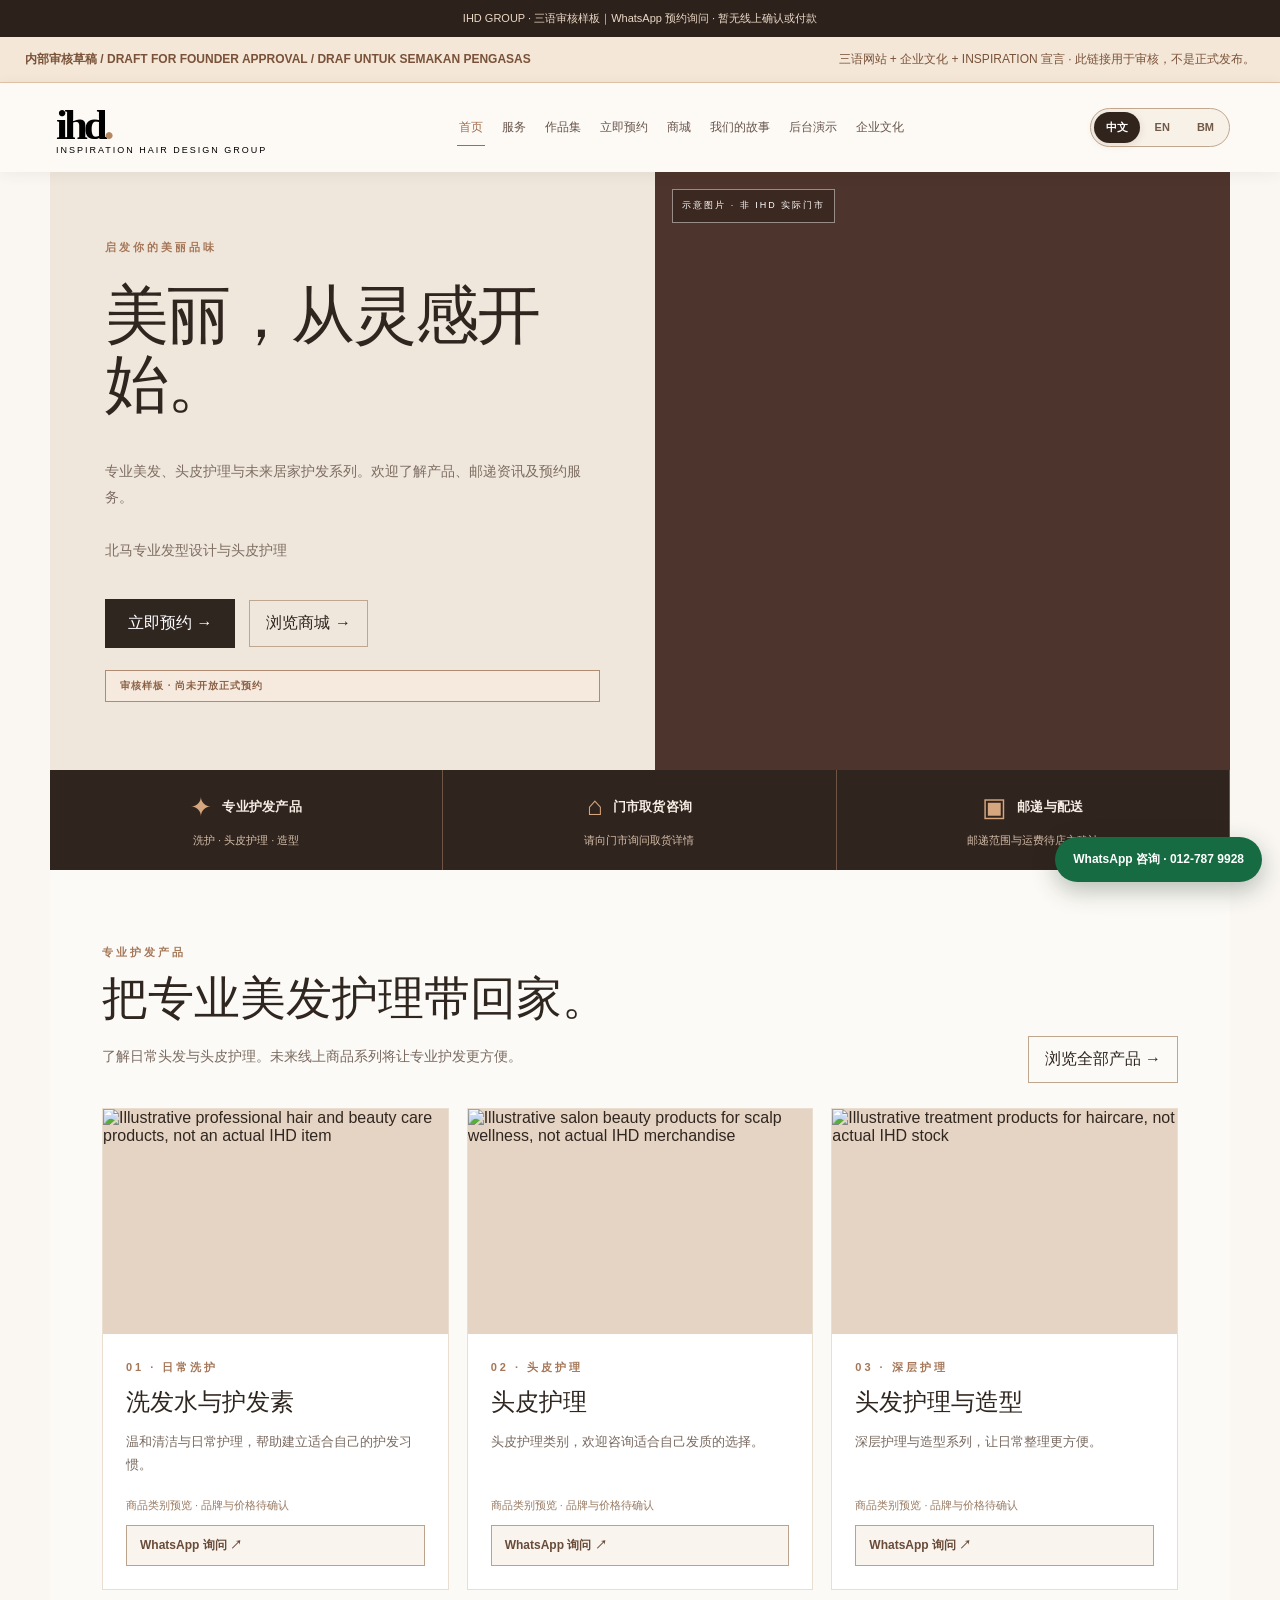
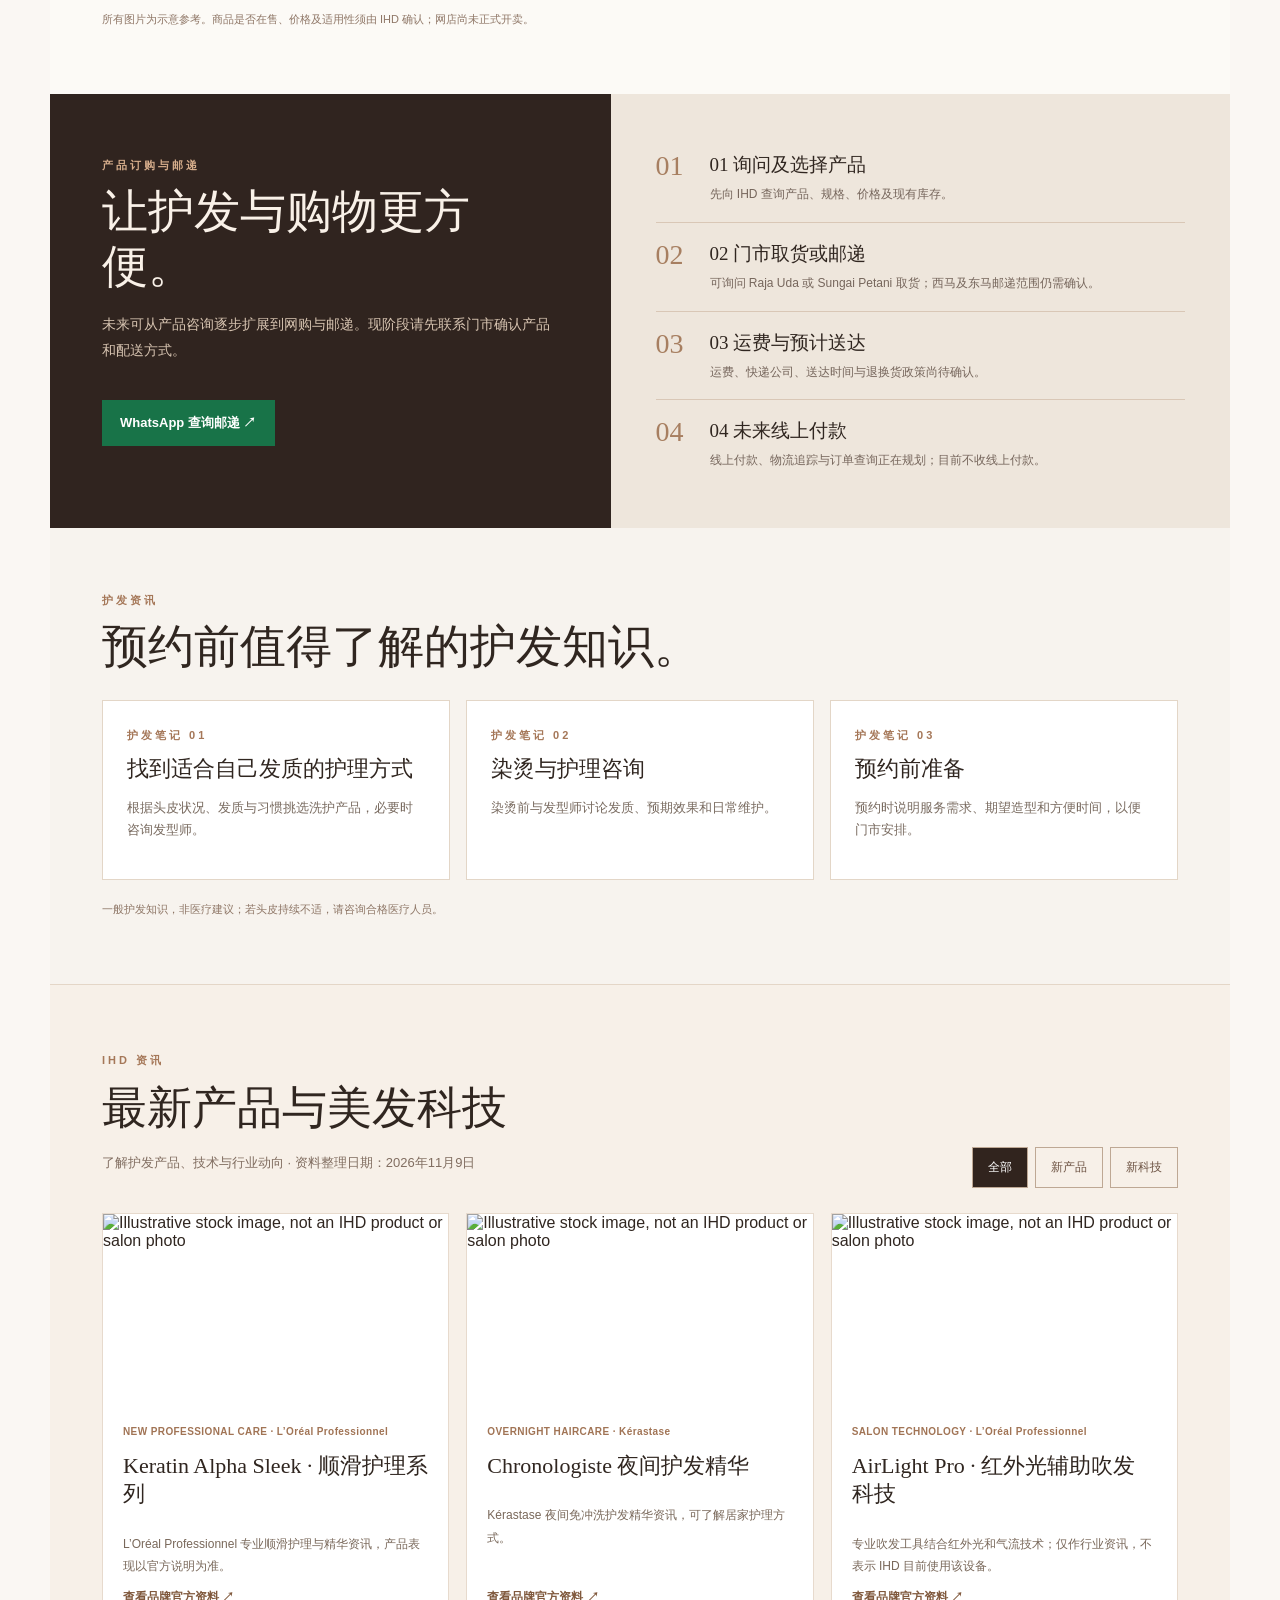
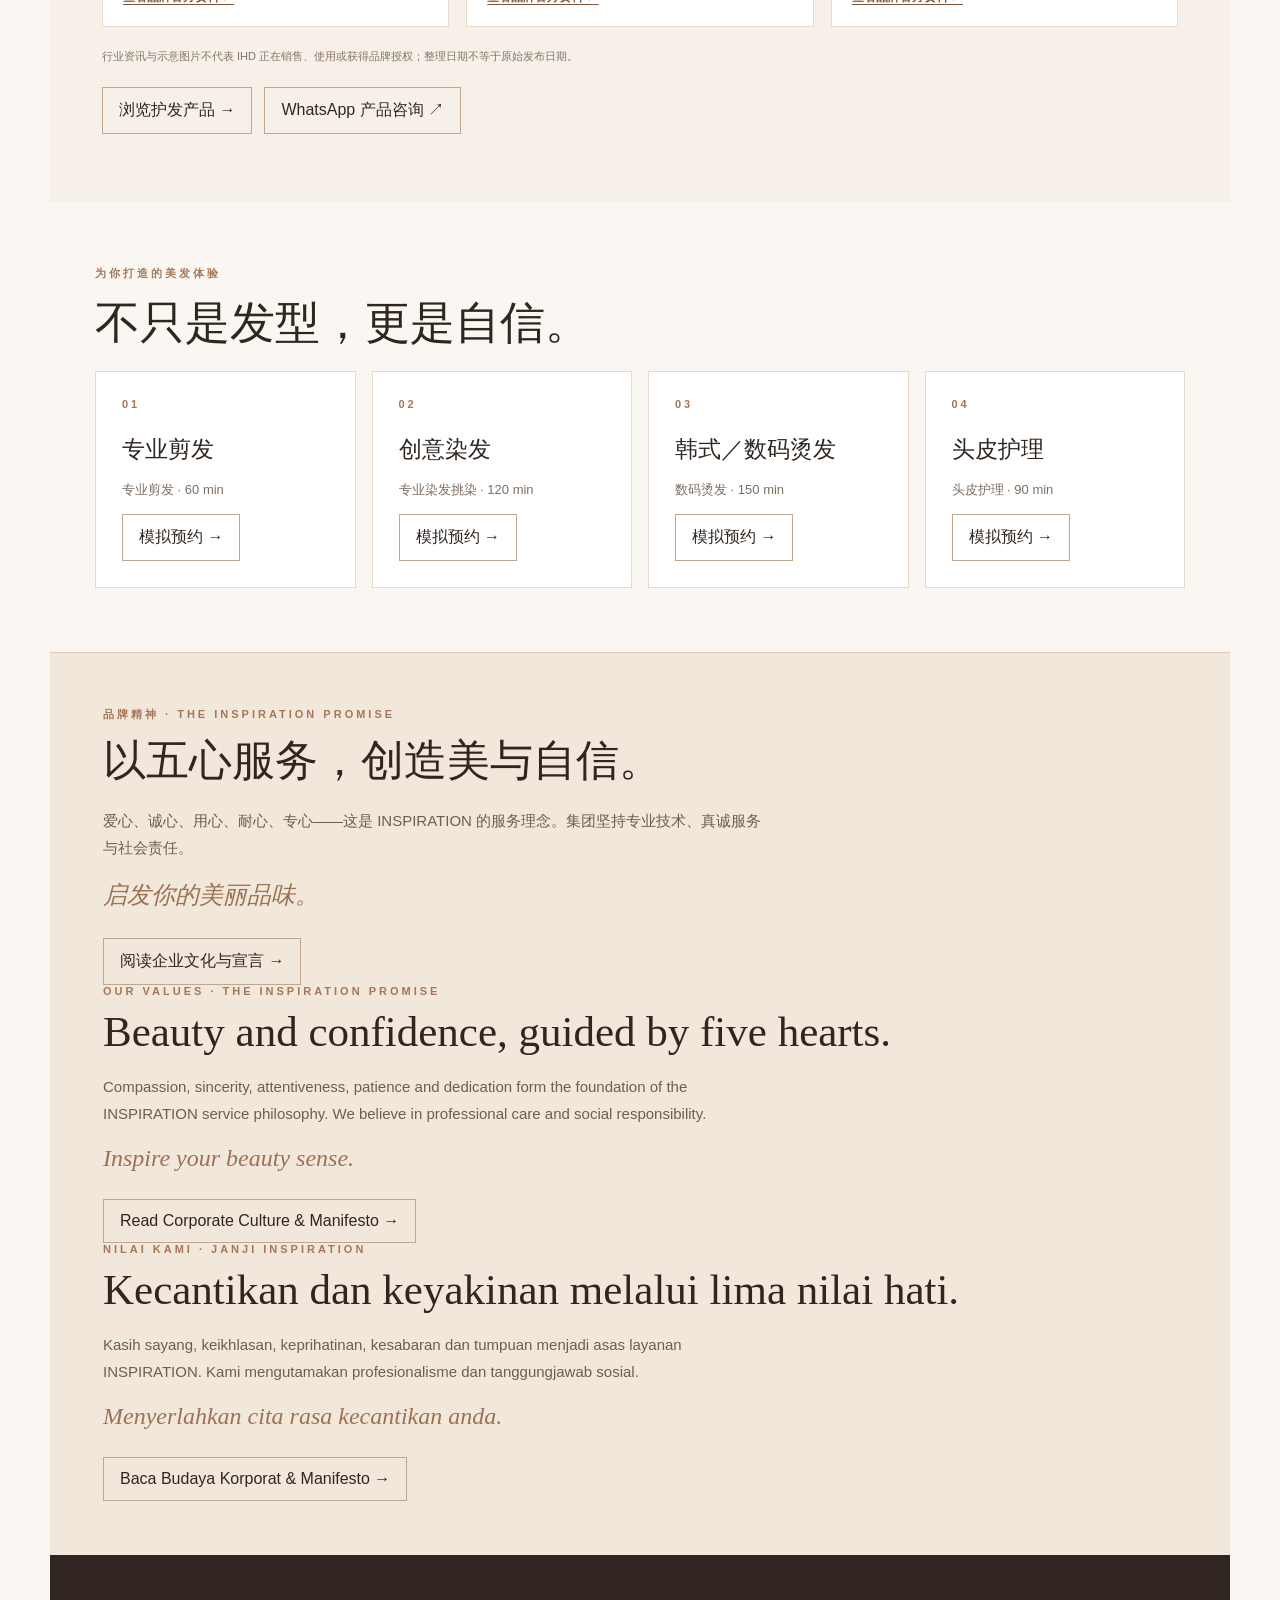
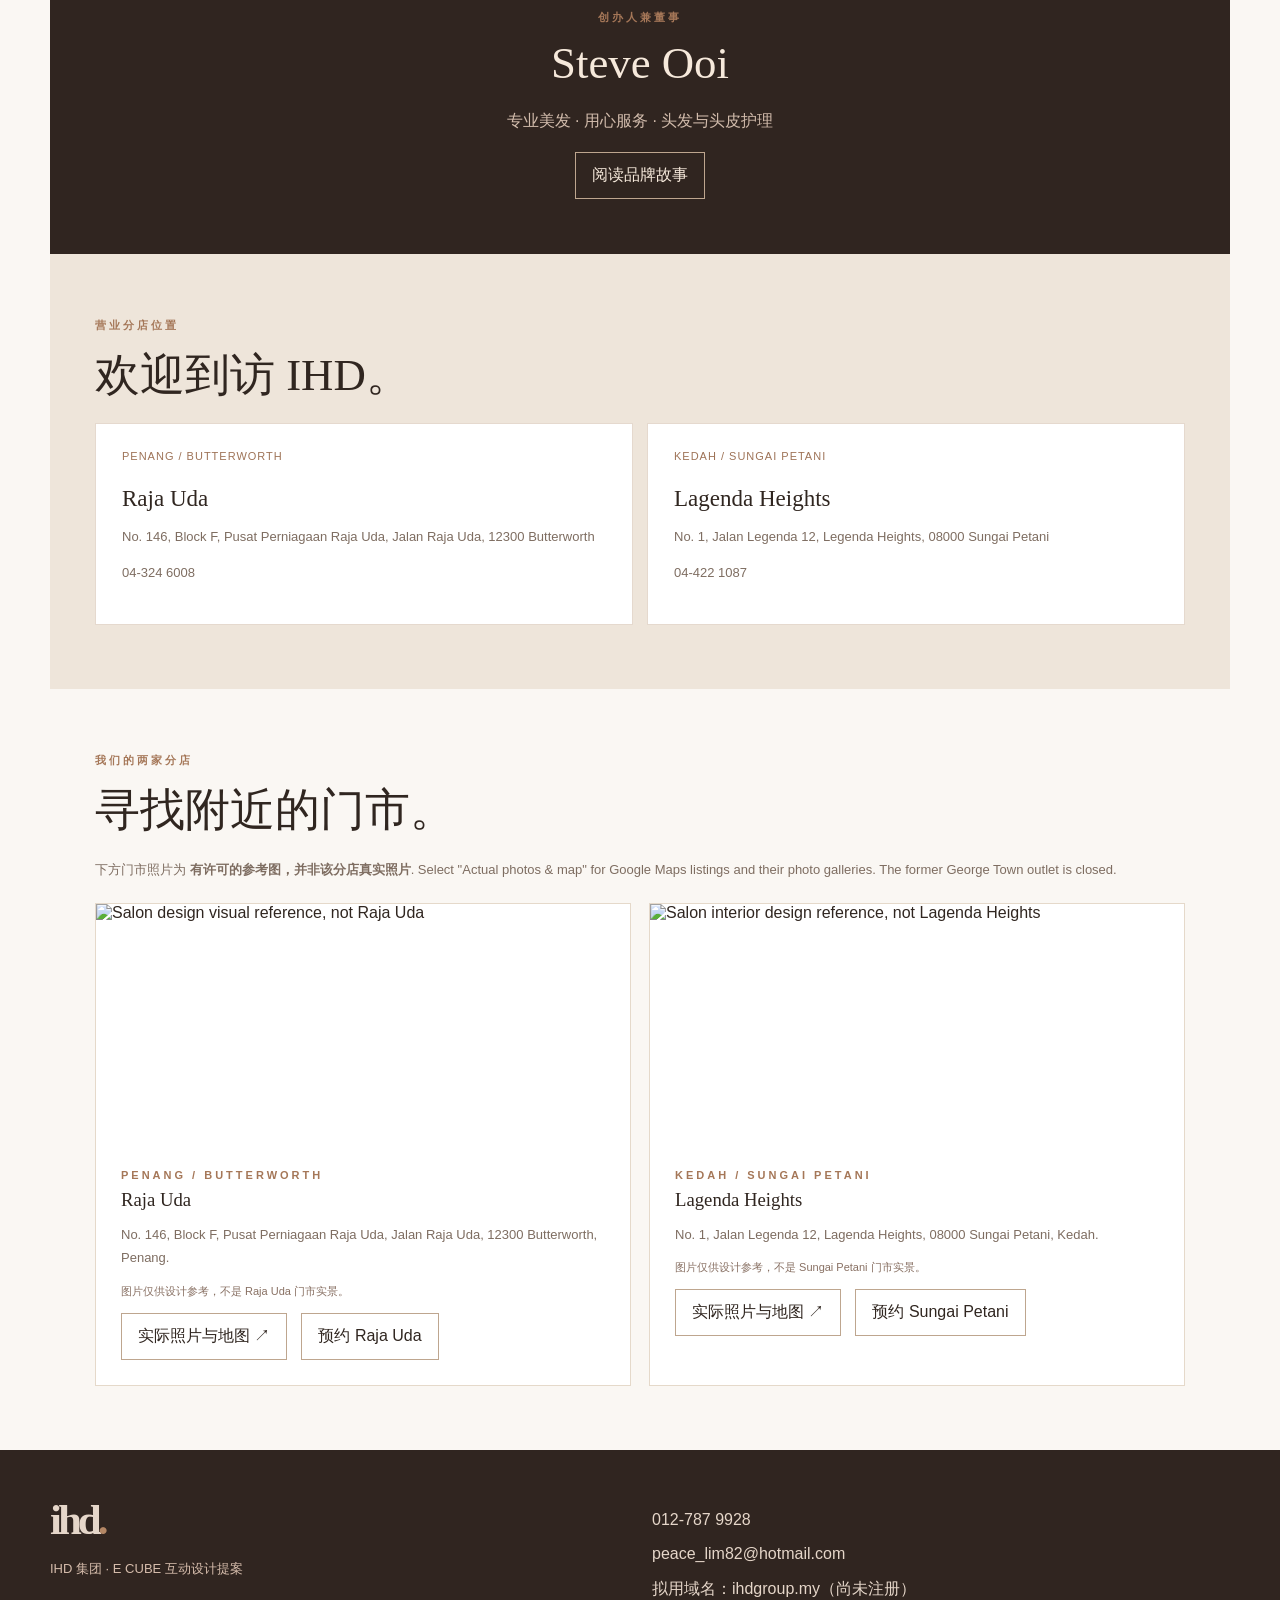
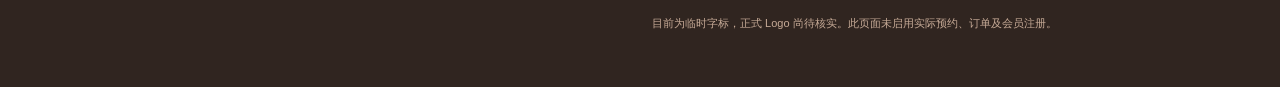
==== ihdgroup/review-v3/index.html @ 64e50543 "IHD GROUP V3: publish isolated trilingual review website with official culture and manifesto" ====
<!doctype html><html lang="en"><head><meta charset="UTF-8"><meta name="viewport" content="width=device-width,initial-scale=1"><meta name="robots" content="noindex,nofollow,noarchive"><title>IHD GROUP V3 (Draft) — · Interactive Salon & Booking Concept V2</title><meta name="description" content="IHD Group design concept: hair services, WhatsApp booking enquiries and showroom with sample products."><meta name="theme-color" content="#302520"><style>
:root{--ink:#302620;--accent:#a87556;--sand:#efe6db;--paper:#faf7f3;--muted:#7e6d61}*{box-sizing:border-box}body{margin:0;color:var(--ink);font-family:Arial,Helvetica,sans-serif;background:var(--paper)}button,input,select,textarea{font:inherit}button{cursor:pointer}a{color:inherit;text-decoration:none}.banner{background:#2d211c;color:#ecd9c6;text-align:center;font-size:11px;padding:11px}.top{background:#fdfaf6;display:flex;align-items:center;justify-content:space-between;gap:16px;padding:16px max(20px,calc((100vw - 1180px)/2));position:sticky;top:0;z-index:9;box-shadow:0 2px 14px #382c2011}.logo{font:700 43px Georgia,serif;letter-spacing:-4px;white-space:nowrap}.logo b{color:#b48765}.brand-label{font-size:9px;letter-spacing:2px;margin-top:-4px}.nav{display:flex;gap:15px;flex-wrap:wrap}.nav button{background:none;border:0;color:#66544a;font-size:12px;padding:9px 2px}.nav button.active{color:#a16c4b;border-bottom:1px solid}button.primary{background:var(--ink);color:white;padding:14px 23px;border:0}.container{max-width:1180px;margin:auto}.hero{display:grid;grid-template-columns:1fr 0.95fr;min-height:510px}.hero-copy{background:#f0e7dc;padding:68px 55px;display:flex;flex-direction:column;justify-content:center}.eyebrow{color:#a57758;font-size:11px;font-weight:700;letter-spacing:3px;text-transform:uppercase}.serif,h1,h2,h3{font-family:Georgia,'Times New Roman',serif;font-weight:400}h1{font-size:clamp(41px,5vw,72px);line-height:1.08;letter-spacing:-2px;margin:26px 0}h2{font-size:clamp(29px,3.5vw,48px);margin:12px 0 18px}.hero-copy p{line-height:1.8;color:var(--muted);font-size:14px}.hero-art{background:radial-gradient(circle at 62% 31%,#ead2c2 0,#ae8975 45%,#34241f 100%);position:relative;overflow:hidden;min-height:350px}.hero-art::before{content:"";position:absolute;width:61%;height:105%;left:20%;bottom:-33%;border-radius:52% 48% 40% 40%;background:linear-gradient(105deg,#241715 12%,#6c483e 46%,#211817 92%);box-shadow:28px 10px 23px #2516144c}.hero-art::after{content:"";position:absolute;width:23%;height:38%;left:43%;top:25%;border-radius:43% 43% 50% 50%;transform:rotate(7deg);background:linear-gradient(100deg,#a97359,#e6b795 47%,#ad715d);box-shadow:-10px -36px 0 7px #31201c}.hero-art>span{position:absolute;top:17px;left:17px;z-index:2;border:1px solid #fff7;padding:9px;font-size:9px;letter-spacing:2px;color:white;background:#22171166}.pill{border:1px solid #ae8b71;background:#f6eadf;color:#8b6247;display:inline-block;padding:8px 14px;font-size:10px;font-weight:700;letter-spacing:1px}.flex{display:flex;gap:14px;flex-wrap:wrap;align-items:center}.pad{padding:64px 45px}.cards{display:grid;grid-template-columns:repeat(4,1fr);gap:16px}.card{background:#fff;border:1px solid #e5d9ce;padding:26px}.card h3{font-size:23px;margin:24px 0 6px}.card p,.note{font-size:13px;color:var(--muted);line-height:1.8}.tags{font-size:11px;letter-spacing:1px;color:#9e7357}.dark{background:#302520;color:#f6e9db;padding:55px 45px;text-align:center}.dark p{color:#d2bcac;line-height:1.8}.columns{display:grid;grid-template-columns:1.4fr .85fr;gap:24px}.white{background:white;padding:30px}.field{margin:18px 0}.field label{display:block;font-size:12px;font-weight:700;margin-bottom:8px}.field select,.field input,.field textarea{padding:14px;border:1px solid #d7cabc;background:#fcfaf7;width:100%;color:#44352c}.pair{display:grid;grid-template-columns:1fr 1fr;gap:14px}.shopcards{display:grid;grid-template-columns:repeat(3,1fr);gap:18px}.visual{height:240px;display:flex;align-items:center;justify-content:center;position:relative;background:linear-gradient(135deg,#e4cfb9,#796452)}.visual::after{content:'IHD';background:linear-gradient(95deg,#fff5,#fff1,#0003);border:1px solid #fff8;border-radius:12px 12px 5px 5px;box-shadow:15px 15px 25px #0003;color:white;padding:70px 25px 30px;font:700 20px Georgia,serif}.v1{background:linear-gradient(140deg,#bcd0c1,#547265)}.v2{background:linear-gradient(140deg,#d4bbc5,#77566a)}.footer{background:#302520;color:#e5d6c9;padding:45px}.footer .columns{grid-template-columns:1fr 1fr}.button{display:inline-block;border:1px solid #bea68f;background:none;color:inherit;padding:12px 16px;cursor:pointer}.off{display:none}.demo{border:1px solid #e4d8cd;background:#f3e8dc;padding:20px;margin-top:18px;font-size:13px;line-height:1.75}.studio-tabs button{background:none;border:1px solid #c5b3a2;padding:12px}.studio-tabs button.active{background:#302520;color:white}.roles{display:grid;grid-template-columns:repeat(2,1fr);gap:12px}.roles div{padding:14px;background:#faf5ee;border:1px solid #e2d6cb}.roles b{font-size:13px}.roles p{font-size:12px;color:#7b6d63;line-height:1.6}footer a{text-decoration:underline}pre{white-space:pre-wrap;word-break:break-all;font-size:11px;max-height:220px;overflow:auto;background:#f3ede6;padding:14px}#status{color:#8a6546;font-size:12px;line-height:1.6}#photoPreview{height:160px;background:#f2e5d7;display:flex;align-items:center;justify-content:center;color:#97735a;background-size:cover;background-position:center}section{scroll-margin-top:80px}@media(max-width:900px){.hero{grid-template-columns:1fr}.cards{grid-template-columns:repeat(2,1fr)}.shopcards{grid-template-columns:repeat(2,1fr)}.top{position:relative;flex-wrap:wrap}.columns{grid-template-columns:1fr}}@media(max-width:580px){.nav{width:100%;overflow:auto;flex-wrap:nowrap}.nav button{white-space:nowrap}.hero-copy,.pad{padding:42px 23px}.cards,.shopcards,.pair,.roles{grid-template-columns:1fr}.dark{padding:42px 23px}.footer .columns{grid-template-columns:1fr}}

.hero-art{background:#4d342c url("https://images.unsplash.com/photo-1560066984-138dadb4c035?auto=format&fit=crop&w=1400&q=85") center/cover no-repeat}
.hero-art::before,.hero-art::after{display:none}.hero-art>span{z-index:2;max-width:90%;line-height:1.5}
.photo-gallery{display:grid;grid-template-columns:repeat(3,minmax(0,1fr));gap:16px;margin-top:25px}
.photo-gallery article,.branch-card{background:white;overflow:hidden;border:1px solid #e5d9ca}
.photo-gallery img{display:block;width:100%;height:250px;object-fit:cover}
.photo-gallery .photo-details{padding:16px}.photo-details strong{display:block;font-size:14px}
.photo-details span,.mini-disclaimer{font-size:11px;color:#887063;line-height:1.7}
.branch-grid{display:grid;grid-template-columns:repeat(2,minmax(0,1fr));gap:18px;margin-top:22px}
.branch-photo{height:240px;width:100%;object-fit:cover;display:block}.branch-card .branch-content{padding:25px}
.warning-strip{border-left:3px solid #c28e6e;padding:12px 16px;background:#f7eee5;color:#705340;font-size:12px;line-height:1.7;margin:16px 0}
.booking-pill{display:inline-flex;background:#ecdfd1;border:1px solid #cbb198;padding:8px 12px;font-size:11px;color:#6e4a34;font-weight:700;border-radius:60px}
.whatsbtn{display:inline-flex;gap:8px;align-items:center;justify-content:center;border:0;background:#187348;color:white;font-size:13px;font-weight:700;padding:14px 18px;cursor:pointer}
.whatsbtn:hover{background:#0c5131}.float-wa{position:fixed;bottom:18px;right:18px;z-index:20;background:#166b42;color:white;border-radius:99px;box-shadow:0 8px 25px #142f1b4d;padding:14px 18px;font-size:12px;font-weight:700}
.admin-kpis{display:grid;grid-template-columns:repeat(3,1fr);gap:12px;margin:16px 0}
.admin-kpis div{background:#f7f1eb;padding:16px;border:1px solid #e4d7c8}.admin-kpis b{font:28px Georgia,serif;display:block}.admin-kpis span{font-size:11px;color:#846b5a}
.table-scroll{overflow-x:auto}.admin-table{width:100%;min-width:690px;border-collapse:collapse;font-size:12px}.admin-table td,.admin-table th{padding:11px;border-bottom:1px solid #e5dcd2;text-align:left;vertical-align:top}.admin-table th{background:#f3ebe2;color:#71563e}.admin-table td a{font-size:11px}
.gallery-tag{font-size:10px;letter-spacing:.06em;color:#946b54}.booking-result h3{margin:0 0 10px}.booking-result p{line-height:1.8}
.branch-content h3{margin:8px 0}.branch-content p{margin:12px 0}
.cards .card img.card-photo{display:block;width:calc(100% + 52px);height:155px;margin:-26px -26px 12px;object-fit:cover}
.studio-tabs button{font-size:12px;min-height:46px}
@media(max-width:800px){.photo-gallery{grid-template-columns:repeat(2,minmax(0,1fr))}.branch-grid{grid-template-columns:1fr}}
@media(max-width:580px){.photo-gallery{grid-template-columns:1fr}.photo-gallery img{height:260px}.admin-kpis{grid-template-columns:repeat(2,1fr)}.float-wa{bottom:12px;right:12px;padding:12px 15px}.branch-photo{height:210px}}

/* IHD Group V2.1 Home: product discovery, transparent delivery FAQ, education */
.home-delivery-strip{display:grid;grid-template-columns:repeat(3,minmax(0,1fr));background:#30241e;color:#f7eee5}
.home-delivery-strip>div{display:flex;align-items:center;gap:10px;justify-content:center;flex-wrap:wrap;padding:22px 12px;border-right:1px solid #6e5444}
.home-delivery-strip strong{font-size:13px;font-weight:700;letter-spacing:.02em}
.home-delivery-strip small{font-size:11px;color:#d3bca7;width:100%;text-align:center}
.home-feature-icon{font:26px Georgia,serif;color:#d6a77f}
.home-feature-block{padding:75px 52px 65px;background:#fcfaf6}
.home-section-heading{display:flex;align-items:end;justify-content:space-between;gap:22px;margin-bottom:25px}
.home-section-heading h2,.home-shipping h2,.home-journal h2{font-size:clamp(29px,3.8vw,46px);line-height:1.18}
.home-section-heading p{font-size:14px;color:#79695f;line-height:1.75;max-width:670px}
.home-product-grid{display:grid;grid-template-columns:repeat(3,minmax(0,1fr));gap:18px}
.home-product{border:1px solid #eaded0;background:white;min-width:0;overflow:hidden}
.home-product-photo{height:225px;background:#e5d4c3}
.home-product-photo img{height:100%;width:100%;display:block;object-fit:cover}
.home-product-desc{padding:23px}
.home-product-desc h3{font-size:24px;margin:12px 0 10px;line-height:1.25}
.home-product-desc p{font-size:13px;line-height:1.8;min-height:54px;color:#78695f}
.home-product-label{display:block;font-size:11px;line-height:1.5;color:#987960;margin:12px 0}
.home-enquire{border:1px solid #bba28c;background:#f9f4ee;padding:11px 13px;font-size:12px;font-weight:700;color:#694b39;width:100%;text-align:left}
.home-enquire:hover{background:#e8d7c4}
.home-disclaimer{font-size:11px;line-height:1.75;color:#8e7666;margin:20px 0 0}
.home-shipping{display:grid;grid-template-columns:.95fr 1.05fr;background:#eee6dc}
.home-shipping-intro{padding:64px 52px;background:#30241f;color:#f9f1e8}
.home-shipping-intro .eyebrow{color:#d7ae8c}
.home-shipping-intro p{font-size:14px;line-height:1.85;color:#d7c4b1}
.home-shipping-intro button{margin-top:22px}
.home-shipping-details{padding:40px 45px}
.home-info-row{display:flex;gap:18px;padding:16px 0;border-bottom:1px solid #d9c7b6}
.home-info-row:last-child{border:0}
.home-step{color:#a77f61;font:28px Georgia,serif;min-width:36px}
.home-info-row h3{font-size:19px;margin:2px 0 6px}
.home-info-row p{font-size:12px;line-height:1.8;color:#76665c;margin:0}
.home-journal{padding:65px 52px;background:#f7f3ee}
.home-journal-grid{display:grid;grid-template-columns:repeat(3,1fr);gap:16px;margin-top:26px}
.home-journal-grid article{padding:24px;border:1px solid #e3d6c7;background:#fff}
.home-journal-grid h3{font-size:22px;line-height:1.3;margin:12px 0}
.home-journal-grid p{font-size:13px;line-height:1.75;color:#796b60}
@media(max-width:870px){.home-product-grid,.home-journal-grid{grid-template-columns:repeat(2,minmax(0,1fr))}.home-shipping{grid-template-columns:1fr}.home-shipping-details{padding:36px}.home-feature-block,.home-journal{padding:45px 27px}.home-section-heading{align-items:start;flex-direction:column}}
@media(max-width:550px){.home-product-grid,.home-journal-grid{grid-template-columns:1fr}.home-delivery-strip{grid-template-columns:1fr}.home-delivery-strip>div{padding:13px 18px;border-right:0;border-bottom:1px solid #68513f;justify-content:flex-start}.home-delivery-strip small{width:auto;text-align:left}.home-feature-block,.home-journal{padding:34px 20px}.home-shipping-intro{padding:38px 22px}.home-shipping-details{padding:23px 22px}.home-product-photo{height:230px}}
.news-home{padding:68px 52px;background:#f7f0e8;border-top:1px solid #e4d6c7}.news-head{display:flex;align-items:end;justify-content:space-between;gap:25px;margin-bottom:25px}.news-home h2{margin:10px 0;font-size:clamp(28px,3.5vw,46px)}.news-head p{font-size:13px;line-height:1.8;color:#806d60}.news-controls{display:flex;gap:7px;flex-wrap:wrap}.news-controls button{padding:11px 15px;background:transparent;border:1px solid #bea894;color:#6d5343;font-size:12px}.news-controls button.selected{background:#31241e;color:white}.news-cards{display:grid;grid-template-columns:repeat(3,minmax(0,1fr));gap:17px}.news-item{background:white;border:1px solid #e7dacd;overflow:hidden;display:flex;flex-direction:column;min-width:0}.news-item[hidden]{display:none}.news-item img{display:block;width:100%;height:190px;object-fit:cover}.news-detail{padding:20px;display:flex;flex:1;flex-direction:column}.news-kicker{font-size:10px;letter-spacing:.04em;color:#a17455;font-weight:700;line-height:1.6}.news-detail h3{font-size:22px;line-height:1.3;margin:12px 0}.news-detail p{font-size:12px;line-height:1.85;color:#79685a}.news-detail a{margin-top:auto;font-size:12px;font-weight:700;color:#80593d;text-decoration:underline;text-underline-offset:3px}.news-note{font-size:11px;line-height:1.75;color:#877368;margin:20px 0}.news-actions{display:flex;gap:12px;flex-wrap:wrap}@media(max-width:860px){.news-head{flex-direction:column;align-items:start}.news-home{padding:45px 28px}.news-cards{grid-template-columns:repeat(2,minmax(0,1fr))}}@media(max-width:570px){.news-home{padding:34px 20px}.news-cards{grid-template-columns:1fr}.news-item img{height:200px}}</style><link rel="stylesheet" href="review.css"></head><body>
<div class="banner">IHD GROUP · CUSTOMER WEBSITE V2 PREVIEW | WHATSAPP ENQUIRIES · NO ONLINE CONFIRMED BOOKINGS OR PAYMENTS</div>
<div class="ihd-reviewbar"><strong>内部审核草稿 / DRAFT FOR FOUNDER APPROVAL / DRAF UNTUK SEMAKAN PENGASAS</strong><span>三语网站 + 企业文化 + INSPIRATION 宣言 · 此链接用于审核，不是正式发布。</span></div><div class="top"><button onclick="page('home')" style="border:0;background:none;text-align:left"><div class="logo">ihd<b>.</b></div><div class="brand-label">INSPIRATION HAIR DESIGN GROUP</div></button><nav class="nav" id="nav"></nav></div>
<div class="container" id="home"><div class="hero"><div class="hero-copy"><div class="eyebrow">We Inspire Your Beauty Sense</div><h1 id="heroText">Beauty begins with inspiration.</h1><p id="heroSubtitle">Professional hair artistry, scalp wellness and a future home-care collection. Explore our product categories, delivery information and salon booking below.</p><p>启发你的美丽品味 · 北马专业发型与头皮护理品牌</p><div class="flex" style="margin:22px 0"><button class="primary" onclick="page('booking')">Book Now · 预约 →</button><button class="button" onclick="page('shop')">Explore Shop →</button></div><span class="pill">CONCEPT ONLY · NO LIVE BOOKINGS</span></div><div class="hero-art" id="heroArt"><span>LICENSED STOCK PHOTO · NOT AN IHD BRANCH</span></div></div><div class="home-delivery-strip" aria-label="Product and delivery information">
  <div><span class="home-feature-icon">✦</span><strong>Professional Haircare</strong><small>洗护 · 头皮护理 · Styling</small></div>
  <div><span class="home-feature-icon">⌂</span><strong>In-Salon Collection</strong><small>可询问两家门市取货详情</small></div>
  <div><span class="home-feature-icon">▣</span><strong>Delivery Enquiries</strong><small>邮递范围及运费须确认</small></div>
</div>
<section class="home-feature-block" aria-label="Haircare products introduction">
  <div class="home-section-heading"><div><div class="eyebrow">THE HAIRCARE EDIT · 专业洗护</div><h2>Bring the salon experience home.</h2><p>Discover thoughtful care for everyday hair and scalp needs. Our future online collection will bring salon-recommended routines closer to you.</p></div><button class="button" onclick="page('shop')">Explore All Products →</button></div>
  <div class="home-product-grid">
    <article class="home-product"><div class="home-product-photo home-product-photo-one"><img loading="lazy" src="https://images.unsplash.com/photo-1608248543803-ba4f8c70ae0b?auto=format&amp;fit=crop&amp;w=850&amp;q=80" alt="Illustrative professional hair and beauty care products, not an actual IHD item"></div><div class="home-product-desc"><span class="eyebrow">01 · DAILY CARE</span><h3>Shampoo &amp; Conditioner</h3><p>温和清洁与日常护发，让居家护理更有条理。</p><span class="home-product-label">Category preview · 商品品牌及售价待确认</span><button onclick="homeProductEnquiry('Shampoo &amp; Conditioner')" class="home-enquire">Enquire on WhatsApp ↗</button></div></article>
    <article class="home-product"><div class="home-product-photo home-product-photo-two"><img loading="lazy" src="https://images.unsplash.com/photo-1596462502278-27bfdc403348?auto=format&amp;fit=crop&amp;w=850&amp;q=80" alt="Illustrative salon beauty products for scalp wellness, not actual IHD merchandise"></div><div class="home-product-desc"><span class="eyebrow">02 · SCALP WELLNESS</span><h3>Scalp Care</h3><p>头皮护理系列，按个人发质向专业人员咨询合适选择。</p><span class="home-product-label">Category preview · 商品品牌及售价待确认</span><button onclick="homeProductEnquiry('Scalp Care')" class="home-enquire">Enquire on WhatsApp ↗</button></div></article>
    <article class="home-product"><div class="home-product-photo home-product-photo-three"><img loading="lazy" src="https://images.unsplash.com/photo-1620916566398-39f1143ab7be?auto=format&amp;fit=crop&amp;w=850&amp;q=80" alt="Illustrative treatment products for haircare, not actual IHD stock"></div><div class="home-product-desc"><span class="eyebrow">03 · EXTRA TREATMENT</span><h3>Hair Treatment &amp; Styling</h3><p>深层护理及造型产品类别，延续日常发型质感。</p><span class="home-product-label">Category preview · 商品品牌及售价待确认</span><button onclick="homeProductEnquiry('Hair Treatment &amp; Styling')" class="home-enquire">Enquire on WhatsApp ↗</button></div></article>
  </div>
  <p class="home-disclaimer">Illustrative stock images. Product availability, brands, prices, retail authorization and individual suitability must be confirmed by IHD Group. 示意图片非 IHD 实际货品；网店尚未正式开放销售。</p>
</section>
<section class="home-shipping" aria-label="Ordering and delivery information">
  <div class="home-shipping-intro"><div class="eyebrow">ORDERING &amp; DELIVERY · 商品订购与邮递</div><h2>Haircare, made more convenient.</h2><p>From product enquiries to future online ordering and delivery. Speak with the salon first to confirm which products are available and how they can reach you.</p><button class="whatsbtn" onclick="homeProductEnquiry('Product ordering and delivery options')">Ask About Delivery on WhatsApp ↗</button></div>
  <div class="home-shipping-details">
    <div class="home-info-row"><span class="home-step">01</span><div><h3>Ask &amp; Choose · 询问产品</h3><p>先联系 IHD 查询护理产品、规格、售价及当前库存。</p></div></div>
    <div class="home-info-row"><span class="home-step">02</span><div><h3>Collection or Shipping · 门店取货／邮递</h3><p>可询问 Raja Uda 或 Sungai Petani 门市取货；西马、东马邮递服务是否开放，需由店方确认。</p></div></div>
    <div class="home-info-row"><span class="home-step">03</span><div><h3>Charges &amp; Estimated Arrival · 运费与到货</h3><p>运费、快递公司、预计送达时间和退换货政策尚未公布；下单前以门店确认为准。</p></div></div>
    <div class="home-info-row"><span class="home-step">04</span><div><h3>Future Online Checkout · 未来线上订购</h3><p>网上付款、配送追踪与订单查询正在规划中，目前暂不收取线上付款。</p></div></div>
  </div>
</section>
<section class="home-journal" aria-label="Hair care tips and helpful information">
  <div class="eyebrow">HAIRCARE NOTES · 护发资讯</div><h2>Useful tips before your next visit.</h2>
  <div class="home-journal-grid">
    <article><span class="eyebrow">CARE NOTE 01</span><h3>Choose a routine for your hair type</h3><p>洗发水与护发素应按头皮状况、发质及日常习惯选择，护理需求可咨询发型师。</p></article>
    <article><span class="eyebrow">CARE NOTE 02</span><h3>Colour &amp; treatment consultations</h3><p>染烫前可与发型师讨论发质、保养习惯、预期效果及维护需求。</p></article>
    <article><span class="eyebrow">CARE NOTE 03</span><h3>Plan your salon appointment</h3><p>预约时可先说明服务、期望造型和方便的时段，以便门市确认安排。</p></article>
  </div><p class="home-disclaimer">General educational tips, not personalized medical advice or official product claims. 如有持续性头皮不适，应向合格医疗专业人员咨询。</p>
</section><section id="ihd-latest" class="news-home" aria-label="IHD Latest News and Products"><div class="news-head"><div><div class="eyebrow">IHD INSIGHTS · 最新资讯</div><h2>What's New / 美发新品与科技</h2><p>了解专业产品、护发技术与业内趋势 · 整理于 2026年11月9日</p></div><div class="news-controls"><button class="selected" onclick="ihdFilterNews('all',this)" aria-pressed="true">全部 All</button><button onclick="ihdFilterNews('product',this)" aria-pressed="false">新产品</button><button onclick="ihdFilterNews('tech',this)" aria-pressed="false">新科技</button></div></div><div class="news-cards"><article class="news-item" data-kind="product"><img loading="lazy" src="https://images.unsplash.com/photo-1608248543803-ba4f8c70ae0b?auto=format&amp;fit=crop&amp;w=950&amp;q=80" alt="Illustrative stock image, not an IHD product or salon photo"><div class="news-detail"><div class="news-kicker">NEW PROFESSIONAL CARE · L’Oréal Professionnel</div><h3>Keratin Alpha Sleek — 顺滑护理系列</h3><p>L’Oréal Professionnel 官方介绍专业顺滑洗护、护理与精华系列，聚焦毛躁管理和日常造型效率。相关功效以品牌测试及使用说明为准。</p><a href="https://www.lorealprofessionnel.com/all-products/hair-care/keratin-alpha-sleek" target="_blank" rel="noopener noreferrer">查看官方资料 / Original Source ↗</a></div></article>
<article class="news-item" data-kind="product"><img loading="lazy" src="https://images.unsplash.com/photo-1620916566398-39f1143ab7be?auto=format&amp;fit=crop&amp;w=950&amp;q=80" alt="Illustrative stock image, not an IHD product or salon photo"><div class="news-detail"><div class="news-kicker">OVERNIGHT HAIRCARE · Kérastase</div><h3>Chronologiste Overnight Youth Serum — 夜间护发精华</h3><p>Kérastase 介绍免冲洗夜间精华，关注干燥、暗沉及毛躁等可见发质问题。可了解夜间居家护理的新选择。</p><a href="https://www.kerastase.com/products/chronologiste/overnight-youth-serum" target="_blank" rel="noopener noreferrer">查看官方资料 / Original Source ↗</a></div></article>
<article class="news-item" data-kind="tech"><img loading="lazy" src="https://images.unsplash.com/photo-1522337360788-8b13dee7a37e?auto=format&amp;fit=crop&amp;w=950&amp;q=80" alt="Illustrative stock image, not an IHD product or salon photo"><div class="news-detail"><div class="news-kicker">SALON TECHNOLOGY · L’Oréal Professionnel</div><h3>AirLight Pro — 红外光辅助吹干科技</h3><p>专业吹风工具结合红外光、热能与气流，厂商强调干发速度和能源效率；目前为行业技术资讯，非 IHD 门店设备声明。</p><a href="https://www.lorealprofessionnel.com/all-products/hair-tools/airlight-pro" target="_blank" rel="noopener noreferrer">查看官方资料 / Original Source ↗</a></div></article></div><p class="news-note">以上为独立行业资讯，内容及图片仅作展示；不代表 IHD 已售卖相关商品、拥有相关设备或获品牌授权。点击各卡片可阅读品牌官方网站资料；整理日期不是原始新闻发布日。</p><div class="news-actions"><button class="button" onclick="page('shop')">浏览护理类别 →</button><button class="button" onclick="homeProductEnquiry('new professional haircare products and technology')">WhatsApp 查询产品 ↗</button></div></section><div class="pad"><div class="eyebrow">An Experience Made for You</div><h2>More than a hairstyle.</h2><div class="cards" id="homeServices"></div></div>
<section class="ihd-home-culture" aria-label="Official company culture preview">
  <div data-ihd-locale="zh"><div class="eyebrow">品牌精神 · THE INSPIRATION PROMISE</div><h2>以五心服务，创造美与自信。</h2><p>爱心、诚心、用心、耐心、专心——这是 INSPIRATION 的服务理念。集团坚持专业技术、真诚服务与社会责任。</p><p class="ihd-home-culture-motto">启发你的美丽品味。</p><button class="button" onclick="page('culture')">阅读企业文化与宣言 →</button></div>
  <div data-ihd-locale="en"><div class="eyebrow">OUR VALUES · THE INSPIRATION PROMISE</div><h2>Beauty and confidence, guided by five hearts.</h2><p>Compassion, sincerity, attentiveness, patience and dedication form the foundation of the INSPIRATION service philosophy. We believe in professional care and social responsibility.</p><p class="ihd-home-culture-motto">Inspire your beauty sense.</p><button class="button" onclick="page('culture')">Read Corporate Culture &amp; Manifesto →</button></div>
  <div data-ihd-locale="ms"><div class="eyebrow">NILAI KAMI · JANJI INSPIRATION</div><h2>Kecantikan dan keyakinan melalui lima nilai hati.</h2><p>Kasih sayang, keikhlasan, keprihatinan, kesabaran dan tumpuan menjadi asas layanan INSPIRATION. Kami mengutamakan profesionalisme dan tanggungjawab sosial.</p><p class="ihd-home-culture-motto">Menyerlahkan cita rasa kecantikan anda.</p><button class="button" onclick="page('culture')">Baca Budaya Korporat &amp; Manifesto →</button></div>
</section><div class="dark"><div class="eyebrow">Founder & Director</div><h2>Steve Ooi</h2><p>Professional artistry · Personal attention · Hair & scalp wellbeing</p><button class="button" onclick="page('about')">Discover Our Story</button></div></div>
<section class="container pad off" id="services"><div class="eyebrow">Discover Your Look</div><h1>Our Services.</h1><p class="note">Durations are samples and prices require the salon's confirmation.</p><div class="cards" id="servicesGrid"></div></section>
<section id="gallery" class="container pad off"><div class="eyebrow">Professional Hair Artistry / 发型艺术</div><h1>Find your next look.</h1><p class="note">A polished image showcase using free-license Unsplash reference photography. <b>These are illustrative stock images, not actual IHD customer results.</b> IHD can replace all photos with authorised work through the future image library.</p><div class="photo-gallery">
<article><img loading="lazy" src="https://images.unsplash.com/photo-1522337360788-8b13dee7a37e?auto=format&amp;fit=crop&amp;w=900&amp;q=80" alt="Hairstyling mood reference"><div class="photo-details"><strong>Signature Hair Styling</strong><span>剪发与造型 · licensed stock reference</span></div></article>
<article><img loading="lazy" src="https://images.unsplash.com/photo-1607779097040-26e80aa78e66?auto=format&amp;fit=crop&amp;w=900&amp;q=80" alt="Hair colour mood reference"><div class="photo-details"><strong>Colour &amp; Dimension</strong><span>专业染发 · licensed stock reference</span></div></article>
<article><img loading="lazy" src="https://images.unsplash.com/photo-1562322140-8baeececf3df?auto=format&amp;fit=crop&amp;w=900&amp;q=80" alt="Treatment mood reference"><div class="photo-details"><strong>Treatment Rituals</strong><span>发质护理 · licensed stock reference</span></div></article>
<article><img loading="lazy" src="https://images.unsplash.com/photo-1595475884562-073c30d45670?auto=format&amp;fit=crop&amp;w=900&amp;q=80" alt="Salon concept portrait"><div class="photo-details"><strong>Modern Hair Design</strong><span>当代造型 · licensed stock reference</span></div></article>
<article><img loading="lazy" src="https://images.unsplash.com/photo-1605497788044-5a32c7078486?auto=format&amp;fit=crop&amp;w=900&amp;q=80" alt="Professional haircut"><div class="photo-details"><strong>The Hair Experience</strong><span>美发体验 · licensed stock reference</span></div></article>
<article><img loading="lazy" src="https://images.unsplash.com/photo-1560066984-138dadb4c035?auto=format&amp;fit=crop&amp;w=900&amp;q=80" alt="Salon interior conceptual reference"><div class="photo-details"><strong>Salon Design Mood</strong><span>空间氛围 · not IHD premises</span></div></article>
</div><div class="warning-strip">Want to view actual IHD salon images? Open each branch’s Google Maps listing in the Locations section below. Google photos are not copied or rehosted here.</div></section><section class="container pad off" id="booking"><div class="eyebrow">Plan Your Visit</div><h1>Book an appointment.</h1><p class="note">Choose a branch, service, date and time, then request the appointment via WhatsApp. The salon must confirm availability before it becomes a real booking. This preview does not collect or store any customer information on a server.</p><div class="columns"><div class="white"><div class="field"><label>01 / Branch · 分店</label><select id="branch"><option value="RU">Raja Uda, Butterworth</option><option value="SP">Lagenda Heights, Sungai Petani</option></select></div><div class="field"><label>02 / Service · 服务</label><select id="service"></select></div><div class="field"><label>03 / Stylist preference</label><select id="stylist"><option>Any available stylist</option><option>Ask for preferred stylist</option></select></div><div class="pair"><div class="field"><label>04 / Date</label><input type="date" id="date"></div><div class="field"><label>05 / Sample time</label><select id="time"><option>11:00</option><option>12:00</option><option>13:00</option><option>14:00</option><option>15:00</option><option>16:00</option><option>17:00</option></select></div></div><div class="pair"><div class="field"><label for="customerName">06 / Name · 顾客姓名 *</label><input id="customerName" type="text" maxlength="70" autocomplete="name" placeholder="Full name"></div><div class="field"><label for="customerPhone">07 / Mobile · 电话号码 *</label><input id="customerPhone" type="tel" inputmode="tel" maxlength="22" autocomplete="tel" placeholder="012 345 6789"></div></div><div class="field"><label for="customerNotes">08 / Remarks · 备注</label><textarea id="customerNotes" rows="3" maxlength="300" placeholder="Your preferred stylist, hair length or other request"></textarea></div><label style="display:flex;gap:10px;align-items:flex-start;font-size:12px;line-height:1.75;margin:15px 0"><input id="waConsent" type="checkbox" style="width:auto;margin-top:4px"><span>I understand this is a WhatsApp <b>request</b>, not a confirmed appointment. My details will be shared only when I send the WhatsApp message. / 我明白预约需由门店确认。</span></label><button class="primary" onclick="book()">Prepare WhatsApp Appointment →</button><div id="bookingResult"></div></div><aside class="white" style="background:#eee5da"><div class="eyebrow">Appointment Concept</div><h2>Your Hair, Your Time.</h2><p class="note">How it works: ① Choose services and branch ② Enter your contact details ③ Open WhatsApp ④ Tap Send ⑤ Salon confirms the time. The website cannot guarantee an available slot yet.</p><p class="note">Official WhatsApp enquiry destination: <a href="tel:+60127879928"><b>012-787 9928</b></a></p></aside></div></section>
<section class="container pad off" id="shop"><div class="eyebrow">The Care Edit</div><h1>IHD Haircare Shop.</h1><p class="note">The products are placeholder categories, not verified retail items. No prices, inventory or real checkout.</p><div class="shopcards" id="products"></div><div id="basket" class="demo">Sample basket is empty.</div></section>
<section class="container pad off" id="about"><div class="eyebrow">Our Story</div><h1>Crafted around your confidence.</h1><div class="columns"><div class="dark" style="text-align:left"><div class="eyebrow">Founder & Director</div><h2>Steve Ooi</h2><p>Founder of the Inspiration Hair Design Group. The founding year and full founder biography are to be verified and approved before the official site launches.</p></div><div><h2>We Inspire Your Beauty Sense.</h2><p class="note">Proposed mission: personalised design, hair and scalp care, professional technique and genuine service. This wording is a proposal, not a historical official statement.</p><p class="demo">George Town former branch: <b>closed</b> — not bookable. Current branches are Raja Uda and Sungai Petani.</p></div></div></section>
<section class="container pad off" id="studio"><div class="eyebrow">IHD GROUP OS · Backend Preview</div><h1>Content & Import Studio.</h1><p class="note">Public demonstration of the future admin dashboard: editing, bookings, image previews and CSV templates. There is NO real database or staff login; sample records are never shared between devices.</p><div class="flex studio-tabs" style="margin:26px 0"><button onclick="studioTab('content')">Content & Images</button><button onclick="studioTab('bookings')">Booking List · 预约名单</button><button onclick="studioTab('imports')">CSV Import Templates</button><button onclick="studioTab('roles')">Users & Roles</button></div><div id="studioContent" class="white"><h2>Edit Homepage</h2><div class="field"><label>Hero title</label><input id="editTitle" value="Beauty begins with inspiration."></div><div class="field"><label>Introduction</label><textarea rows="3" id="editSubtitle">Professional hair artistry, scalp care and thoughtful experiences, crafted around you.</textarea></div><div class="field"><label>Hero photo — JPG / PNG / WebP (max 2MB). Preview only, no upload.</label><input type="file" id="imageFile" accept="image/png,image/jpeg,image/webp"></div><div id="photoPreview">Temporary branded illustration</div><div class="flex" style="margin-top:20px"><button class="primary" onclick="applyContent()">Apply locally & preview</button><button class="button" onclick="resetContent()">Reset Demo</button></div></div><div id="studioImports" class="white off"><h2>Import Template Centre</h2><p class="note">Download a separate CSV for every module, upload and validate columns/row counts, preview first rows. Actual secured server-side import requires company login, validation, approval and audit.</p><div class="field"><label>Module</label><select id="importType"></select></div><button class="primary" onclick="downloadCSV()">↓ Download Template CSV</button><div class="field"><label>Choose CSV file</label><input type="file" id="csvFile" accept=".csv,text/csv"></div><div class="field"><label>Or paste CSV</label><textarea id="csvPaste" rows="6" placeholder="Paste exact template header and example row..."></textarea></div><button class="primary" onclick="validateCSV()">Validate Demo CSV</button><p id="status"></p><pre id="csvPreview"></pre></div><div id="studioBookings" class="white off"><div class="flex" style="justify-content:space-between"><div><div class="eyebrow">Bookings Dashboard / 预约管理</div><h2>Appointment Enquiry List</h2></div><span class="booking-pill">DEMO · this browser only</span></div><div class="warning-strip">The true salon will receive WhatsApp requests in its WhatsApp inbox (012-787 9928), only after customers tap Send. This public demo does not have secure staff login or a shared database. Drafts shown here are visible only in this open browser session. Not an actual group booking ledger.</div><div class="admin-kpis"><div><b id="bookingTotal">0</b><span>Session drafts / 本机预约草稿</span></div><div><b id="bookingPending">0</b><span>Pending confirmation / 待确认</span></div><div><b>2</b><span>Operating outlets / 营业分店</span></div></div><div class="flex" style="margin:15px 0"><span class="note">Branch / 分店</span><select id="adminBranchFilter" onchange="renderBookingList()" style="padding:10px;border:1px solid #d1c5b6;background:white"><option value="ALL">All outlets</option><option value="RU">Raja Uda</option><option value="SP">Sungai Petani</option></select><button class="button" onclick="clearDemoBookings()">Clear session drafts</button></div><div class="table-scroll"><table class="admin-table"><thead><tr><th>Reference</th><th>Guest · 电话</th><th>Branch / Service</th><th>Requested slot</th><th>Status</th><th>Action</th></tr></thead><tbody id="bookingTableBody"></tbody></table></div><p class="mini-disclaimer">Sample records never synchronize to the salon or to other browsers. For real booking data, production needs a private database, authenticated users, tenant/branch access permissions and audit logs.</p></div><div id="studioRoles" class="white off"><h2>Users & Roles</h2><p class="note">Production roles require authenticated tenant/branch-aware server permissions. The public demo does not let anyone become an actual admin.</p><div class="roles" id="rolesGrid"></div></div></section>
<section class="container pad" style="background:#eee5da"><div class="eyebrow">Our Locations · 目前营业分店</div><h2>Visit Inspiration Hair Design.</h2><div class="pair"><div class="card"><div class="tags">PENANG / BUTTERWORTH</div><h3>Raja Uda</h3><p>No. 146, Block F, Pusat Perniagaan Raja Uda, Jalan Raja Uda, 12300 Butterworth</p><p><a href="tel:+6043246008">04-324 6008</a></p></div><div class="card"><div class="tags">KEDAH / SUNGAI PETANI</div><h3>Lagenda Heights</h3><p>No. 1, Jalan Legenda 12, Legenda Heights, 08000 Sungai Petani</p><p><a href="tel:+6044221087">04-422 1087</a></p></div></div></section>
<section class="container pad" aria-label="Active IHD branches"><div class="eyebrow">Our Locations · 两家营业分店</div><h2>Find your nearest salon.</h2><p class="note">The salon interior photos below are <b>licensed visual references, not photographs of these exact branches</b>. Select "Actual photos &amp; map" for Google Maps listings and their photo galleries. The former George Town outlet is closed.</p><div class="branch-grid">
<article class="branch-card"><img class="branch-photo" loading="lazy" src="https://images.unsplash.com/photo-1560066984-138dadb4c035?auto=format&amp;fit=crop&amp;w=1000&amp;q=80" alt="Salon design visual reference, not Raja Uda"><div class="branch-content"><div class="eyebrow">PENANG / BUTTERWORTH</div><h3>Raja Uda</h3><p class="note">No. 146, Block F, Pusat Perniagaan Raja Uda, Jalan Raja Uda, 12300 Butterworth, Penang.</p><p class="mini-disclaimer">Image shown is a design reference only, not the actual IHD Raja Uda branch.</p><div class="flex"><a class="button" target="_blank" rel="noopener noreferrer" href="https://www.google.com/maps/search/?api=1&amp;query=Inspiration%20Hair%20Design%20Raja%20Uda%20Butterworth">Actual photos &amp; map ↗</a><button class="button" onclick="chooseBranch('RU')">Book at Raja Uda</button></div></div></article>
<article class="branch-card"><img class="branch-photo" loading="lazy" src="https://images.unsplash.com/photo-1560066984-138dadb4c035?auto=format&amp;fit=crop&amp;w=1000&amp;q=80&amp;sat=-45" alt="Salon interior design reference, not Lagenda Heights"><div class="branch-content"><div class="eyebrow">KEDAH / SUNGAI PETANI</div><h3>Lagenda Heights</h3><p class="note">No. 1, Jalan Legenda 12, Lagenda Heights, 08000 Sungai Petani, Kedah.</p><p class="mini-disclaimer">Image shown is a design reference only, not the actual IHD Sungai Petani branch.</p><div class="flex"><a class="button" target="_blank" rel="noopener noreferrer" href="https://www.google.com/maps/search/?api=1&amp;query=Inspiration%20Hair%20Design%20Lagenda%20Heights%20Sungai%20Petani">Actual photos &amp; map ↗</a><button class="button" onclick="chooseBranch('SP')">Book at Sungai Petani</button></div></div></article></div></section><div class="footer"><div class="container columns"><div><div class="logo">ihd<b>.</b></div><p class="note" style="color:#d6bdac">Inspiration Hair Design Group · E CUBE interactive design proposal</p></div><div><p>012-787 9928</p><p><a href="mailto:peace_lim82@hotmail.com">peace_lim82@hotmail.com</a></p><p>Proposed domain: ihdgroup.my (not yet registered)</p><p style="font-size:11px;color:#c6aa96">Temporary wordmark; verified original logo not yet available. No actual booking, order or user registration.</p></div></div></div>
<script>
const tabs={home:'Home',services:'Services',gallery:'Gallery',booking:'Book Now',shop:'Shop',about:'Our Story',studio:'Backend Demo'};let services=[['CUT001','Signature Haircut','专业剪发','60 min'],['COL001','Creative Colour','专业染发挑染','120 min'],['PERM01','Korean / Digital Perm','数码烫发','150 min'],['SCALP1','Scalp Care Ritual','头皮护理','90 min']];let products=[['PROD1','Professional Haircare Collection','专业洗护系列'],['PROD2','Scalp Wellness Collection','头皮护理系列'],['PROD3','Treatment Collection','深层护理系列']];let cart={};let pageNow='home';const schemas={services:['service_code','name_en','name_zh','category','duration_minutes','price_myr','branch_codes','active'],products:['sku','brand','name_en','name_zh','category','price_myr','stock_qty','image_url','active'],team:['staff_code','display_name','role','branch_codes','bio_en','bio_zh','active'],gallery:['photo_id','title','category','branch_code','image_url','consent_confirmed','visible'],branches:['branch_code','name','address','phone','opening_hours','active'],members:['external_member_id','name','email','phone','consent_source','marketing_opt_in'],appointments:['external_ref','branch_code','service_code','stylist_code','start_local','status','customer_external_id'],content:['content_key','language','title','body','status']};const examples={services:['CUT001','Signature Haircut','专业剪发','Cut','60','','RU|SP','true'],products:['DEMO001','Draft','Salon Care Set','护理套装','Treatment','','','','false'],team:['STF001','Example stylist','Stylist','RU|SP','TBC','待定','false'],gallery:['GAL001','Before and After','Colour','RU','','false','false'],branches:['RU','Raja Uda','Jalan Raja Uda, Butterworth','04-3246008','','true'],members:['TEST001','Example only','','','explicit-consent','false'],appointments:['DEMO001','RU','CUT001','','2026-11-16 11:00','pending','TEST001'],content:['home.hero','en','Beauty begins with inspiration.','Demo only','draft']};const $=id=>document.getElementById(id);function el(tag,txt,parent){const n=document.createElement(tag);n.textContent=txt;parent.appendChild(n);return n;}function page(key){pageNow=key;Object.keys(tabs).forEach(k=>$(k).classList.toggle('off',k!==key));document.querySelectorAll('#nav button').forEach(b=>b.classList.toggle('active',b.dataset.tab===key));window.scrollTo({top:0,behavior:'smooth'});}for(const [key,label] of Object.entries(tabs)){const b=el('button',label,$('nav'));b.dataset.tab=key;b.onclick=()=>page(key)}function render(){for(const id of ['homeServices','servicesGrid'])$(id).innerHTML='';services.forEach((s,i)=>{for(const id of ['homeServices','servicesGrid']){let c=document.createElement('div');c.className='card';el('div',String(i+1).padStart(2,'0'),c).className='eyebrow';el('h3',s[1],c);el('p',s[2]+' · '+s[3],c);const b=el('button','Book demo →',c);b.className='button';b.onclick=()=>{$('service').value=s[0];page('booking')};$(id).appendChild(c)}});$('service').replaceChildren();services.forEach(s=>{let o=document.createElement('option');o.value=s[0];o.textContent=s[1];$('service').appendChild(o)});$('products').replaceChildren();products.forEach((p,i)=>{let c=document.createElement('div');c.className='card';let v=document.createElement('div');v.className='visual v'+(i%3);c.appendChild(v);el('h3',p[1],c);el('p',p[2]+' · Price unverified',c);let b=el('button','Add to demo basket +',c);b.className='button';b.onclick=()=>{cart[p[0]]=(cart[p[0]]||0)+1;renderCart()};$('products').appendChild(c)})}function renderCart(){let b=$('basket');b.replaceChildren();el('h3','Sample Basket · 购物车演示',b);let count=0;products.forEach(p=>{if(cart[p[0]]){el('p',p[1]+' × '+cart[p[0]],b);count+=cart[p[0]]}});el('p',count?'Demo only. No orders or payment.':'Your demo basket is empty.',b);let clear=el('button','Clear basket',b);clear.className='button';clear.onclick=()=>{cart={};renderCart()}}function book(){if(!$('date').value){$('bookingResult').textContent='Please select a date.';return}let sv=services.find(x=>x[0]===$('service').value);$('bookingResult').replaceChildren();let s=document.createElement('div');s.className='demo';s.textContent='DEMO REQUEST ONLY (not booked): '+$('branch').value+' · '+(sv?sv[1]:'')+' · '+$('date').value+' '+$('time').value+' · '+$('stylist').value+'. A real salon system must verify staff/slot availability before confirming.';$('bookingResult').appendChild(s)}function studioTab(t){['content','imports','roles'].forEach(x=>$('studio'+x[0].toUpperCase()+x.slice(1)).classList.toggle('off',x!==t))}function applyContent(){$('heroText').textContent=$('editTitle').value;$('heroSubtitle').textContent=$('editSubtitle').value;page('home')}function resetContent(){$('editTitle').value='Beauty begins with inspiration.';$('editSubtitle').value='Professional hair artistry, scalp care and thoughtful experiences, crafted around you.';$('heroArt').style.backgroundImage='';$('heroText').textContent=$('editTitle').value;$('heroSubtitle').textContent=$('editSubtitle').value;$('photoPreview').style.backgroundImage='';page('home')}$('imageFile').onchange=e=>{let f=e.target.files[0];if(!f)return;if(!['image/jpeg','image/png','image/webp'].includes(f.type)||f.size>2e6){alert('JPG/PNG/WebP only, max 2MB');return}const reader=new FileReader();reader.onload=()=>{const bg='url('+JSON.stringify(reader.result)+')';$('heroArt').style.backgroundImage=bg;$('heroArt').style.backgroundSize='cover';$('heroArt').style.backgroundPosition='center';$('photoPreview').style.backgroundImage=bg};reader.readAsDataURL(f)};for(const k of Object.keys(schemas)){let o=document.createElement('option');o.textContent=k;o.value=k;$('importType').appendChild(o)}function csvCell(v){v=String(v);if(/^[=+@\-\t\r]/.test(v))v="'"+v;return /[",\n\r]/.test(v)?'"'+v.replaceAll('"','""')+'"':v}function downloadCSV(){const k=$('importType').value,data='\uFEFF'+[schemas[k].map(csvCell).join(','),examples[k].map(csvCell).join(',')].join('\r\n')+'\r\n',url=URL.createObjectURL(new Blob([data],{type:'text/csv'}));let a=document.createElement('a');a.href=url;a.download='ihd-'+k+'-import-template.csv';a.click();URL.revokeObjectURL(url)}$('csvFile').onchange=async e=>{const f=e.target.files[0];if(f){if(f.size>1e6){$('status').textContent='File exceeds 1MB demo limit';return}$('csvPaste').value=await f.text();validateCSV()}};function parseCSV(text){let rows=[],r=[],v='',quoted=false;for(let i=0;i<text.length;i++){let c=text[i];if(c==='"'){if(quoted&&text[i+1]==='"'){v+='"';i++}else quoted=!quoted}else if(c===','&&!quoted){r.push(v);v=''}else if((c==='\n'||c==='\r')&&!quoted){if(c==='\r'&&text[i+1]==='\n')i++;r.push(v);if(r.some(x=>x))rows.push(r);r=[];v=''}else v+=c}r.push(v);if(r.some(x=>x))rows.push(r);if(quoted)throw Error('Unclosed quotation');return rows}function validateCSV(){try{let k=$('importType').value,rows=parseCSV($('csvPaste').value),head=(rows.shift()||[]).map(x=>x.replace(/^\uFEFF/,''));if(JSON.stringify(head)!==JSON.stringify(schemas[k]))throw Error('Header mismatch. Please download the '+k+' template.');if(!rows.length||rows.length>500)throw Error('Allowed 1–500 sample rows');if(rows.some(r=>r.length!==head.length))throw Error('Incorrect field count on one or more rows');$('status').textContent=rows.length+' rows validated (no server write).';$('csvPreview').textContent=JSON.stringify(rows.slice(0,3).map(r=>Object.fromEntries(head.map((h,i)=>[h,r[i]]))),null,2);if(k==='services'){services=rows.map(r=>[r[0],r[1],r[2],(r[4]||'?')+' min']);render();$('status').textContent+=' Service rows applied to this local demo.'}if(k==='products'){products=rows.map(r=>[r[0],r[2],r[3]]);cart={};render();renderCart();$('status').textContent+=' Product rows applied to this local demo.'}}catch(e){$('status').textContent='Error: '+e.message;$('csvPreview').textContent=''}}for(let [role,desc] of [['Group Owner','Group-wide publishing, roles and administration'],['HQ Admin','Operations & bulk import approvals'],['Branch Manager','Bookings, roster and content for assigned branch'],['Content Editor','Draft, edit and upload to approval queue'],['Stylist','Own assigned bookings and schedule'],['Inventory / Sales','Store products, stock and fulfilment']]){let d=document.createElement('div');el('b',role,d);el('p',desc,d);$('rolesGrid').appendChild(d)}render();renderCart();studioTab('content');page('home');

/* V2 public demonstration: form fields are held only in this browser RAM; never persisted. */
const demoBookingRows=[];
const salonWhatsApp='60127879928';
function normalizeMyMobile(raw){
 const d=String(raw||'').replace(/\D/g,'');
 if(/^01\d{8,9}$/.test(d))return '60'+d.slice(1);
 if(/^601\d{8,9}$/.test(d))return d;
 return null;
}
function v2WA(number,message){return 'https://wa.me/'+number+'?text='+encodeURIComponent(message);}
function chooseBranch(code){$('branch').value=code;page('booking');}
function demoBookingText(b){return ['Hi IHD GROUP, I would like to REQUEST an appointment (not confirmed).',
  'Reference: '+b.ref,'Name: '+b.name,'Mobile: '+b.phone,'Branch: '+(b.branch==='RU'?'Raja Uda, Butterworth':'Lagenda Heights, Sungai Petani'),
  'Service: '+b.service,'Date: '+b.date,'Time: '+b.time,'Stylist: '+b.stylist,'Remarks: '+(b.notes||'None'),
  'Please check availability and confirm with me. Thank you.'].join('\n');}
function renderBookingList(){
 const dest=$('bookingTableBody');if(!dest)return;dest.replaceChildren();
 const filtered=demoBookingRows.filter(b=>$('adminBranchFilter').value==='ALL'||$('adminBranchFilter').value===b.branch);
 $('bookingTotal').textContent=String(demoBookingRows.length);$('bookingPending').textContent=String(demoBookingRows.filter(b=>b.status!=='Cancelled sample').length);
 if(!filtered.length){let tr=document.createElement('tr'),td=document.createElement('td');td.colSpan=6;td.textContent='No session drafts. Try Book Now with test details and return. Genuine customer WhatsApp messages are in the salon WhatsApp inbox, not here.';tr.appendChild(td);dest.appendChild(tr);return;}
 for(const b of [...filtered].reverse()){
  const tr=document.createElement('tr');
  const cols=[b.ref,b.name+' · '+b.phone,(b.branch==='RU'?'Raja Uda':'Sungai Petani')+' / '+b.service,b.date+' '+b.time,b.status];
  for(const val of cols){const td=document.createElement('td');td.textContent=val;tr.appendChild(td);}
  const td=document.createElement('td');const a=document.createElement('a');a.className='button';a.textContent='WhatsApp customer ↗';a.rel='noopener noreferrer';a.target='_blank';a.href=v2WA(b.phone,'Hi '+b.name+', thank you for your IHD Group appointment enquiry '+b.ref+'. We will confirm an available time with you.');td.appendChild(a);tr.appendChild(td);dest.appendChild(tr);
 }
}
function clearDemoBookings(){demoBookingRows.length=0;renderBookingList();}
function v2SendBooking(ref){
 const b=demoBookingRows.find(x=>x.ref===ref);if(!b)return;
 b.status='WhatsApp opened — not confirmed';renderBookingList();
 window.open(v2WA(salonWhatsApp,demoBookingText(b)),'_blank','noopener,noreferrer');
 const p=document.createElement('p');p.className='mini-disclaimer';p.textContent='WhatsApp has opened: please tap Send there. Until the salon replies, no appointment is confirmed.';$('bookingResult').appendChild(p);
}
function v2Book(){
 const output=$('bookingResult'),name=$('customerName').value.trim().replace(/\s+/g,' '),phone=normalizeMyMobile($('customerPhone').value),date=$('date').value;
 const start=new Date(date+'T12:00:00'),today=new Date();today.setHours(0,0,0,0);
 if(name.length<2||name.length>70){output.textContent='Please enter your name (2–70 characters) / 请填写姓名。';return;}
 if(!phone){output.textContent='Enter a valid Malaysia mobile, e.g. 012 345 6789 / 请填写正确的手机号码。';return;}
 if(!date||!(start>=today)){output.textContent='Please select a future date / 请选择日期。';return;}
 if(!$('waConsent').checked){output.textContent='Please accept the WhatsApp enquiry notice / 请勾选同意。';return;}
 const selected=services.find(s=>s[0]===$('service').value);
 const b={ref:'IHD-DEMO-'+Date.now().toString(36).toUpperCase(),name,phone,branch:$('branch').value,service:selected?selected[1]:'Salon service',date,time:$('time').value,stylist:$('stylist').value,notes:$('customerNotes').value.trim().slice(0,300),status:'Draft — not yet sent'};
 demoBookingRows.push(b);output.replaceChildren();
 const panel=document.createElement('div');panel.className='demo booking-result';
 const h=document.createElement('h3');h.textContent='WhatsApp enquiry ready / 预约询问已经准备好';panel.appendChild(h);
 const summary=document.createElement('p');summary.textContent=b.ref+' · '+b.name+' · '+b.service+' · '+b.date+' '+b.time;panel.appendChild(summary);
 const button=document.createElement('button');button.className='whatsbtn';button.textContent='Open WhatsApp to IHD · 012-787 9928 ↗';button.onclick=()=>v2SendBooking(b.ref);panel.appendChild(button);
 const help=document.createElement('p');help.className='mini-disclaimer';help.textContent='Not booked yet. After WhatsApp opens, tap Send. IHD will reply to confirm. This request is not saved to a shared database.';panel.appendChild(help);
 const admin=document.createElement('button');admin.className='button';admin.textContent='See Booking List demo';admin.onclick=()=>{page('studio');studioTab('bookings');};panel.appendChild(admin);
 output.appendChild(panel);renderBookingList();
}
function v2StudioTab(t){['content','imports','roles','bookings'].forEach(x=>$('studio'+x[0].toUpperCase()+x.slice(1)).classList.toggle('off',x!==t));if(t==='bookings')renderBookingList();}
book=v2Book;studioTab=v2StudioTab;renderBookingList();

function homeProductEnquiry(category){
 const message='Hello IHD GROUP, I would like to enquire about '+category+'. Please advise available items, prices, delivery/pickup options and postage charges. Thank you.';
 window.open('https://wa.me/60127879928?text='+encodeURIComponent(message),'_blank','noopener,noreferrer');
}
function ihdFilterNews(kind,btn){document.querySelectorAll('.news-controls button').forEach(b=>{b.classList.toggle('selected',b===btn);b.setAttribute('aria-pressed',String(b===btn))});document.querySelectorAll('#ihd-latest .news-item').forEach(card=>{card.hidden=kind!=='all'&&card.dataset.kind!==kind})}</script><a class="float-wa" href="https://wa.me/60127879928?text=Hello%20IHD%20Group%2C%20I%20want%20to%20ask%20about%20your%20salon%20services" target="_blank" rel="noopener noreferrer">WhatsApp · 012-787 9928</a><script src="culture.js"></script><script src="i18n.js"></script></body></html>
---- ihdgroup/review-v3/review.css ----
/* IHD GROUP: bilingual/trilingual owner preview, based on existing design palette */
.top{flex-wrap:wrap}
.ihd-lang{display:flex;align-items:center;gap:3px;flex-shrink:0;border-radius:999px;border:1px solid #c1a78f;padding:3px;background:#f8f1e8}
.ihd-lang button{border:0;background:transparent;color:#725947;font-size:11px;font-weight:700;line-height:1.2;padding:9px 12px;border-radius:99px;white-space:nowrap;cursor:pointer}
.ihd-lang button.current{background:#31241d;color:white;box-shadow:0 2px 9px #3824141d}
.ihd-culture-page{background:#faf6f1;margin:0 auto 55px;max-width:1180px}
.ihd-culture-cover{background:linear-gradient(125deg,#30221e,#715441);padding:75px 62px;color:#f8ede3;min-height:270px;display:flex;flex-direction:column;justify-content:center}
.ihd-culture-eyebrow{font-size:11px;font-weight:700;letter-spacing:.2em;text-transform:uppercase;color:#bf997d}
.ihd-culture-cover h1{font:normal clamp(35px,5vw,68px)/1.09 Georgia,"Times New Roman",serif;letter-spacing:-1px;margin:15px 0}
.ihd-culture-lead{font-size:15px;line-height:1.8;color:#e0cfc2;max-width:790px}
.ihd-culture-container{padding:60px 48px 40px}
.ihd-culture-heading{font:normal clamp(29px,3.6vw,43px) Georgia,serif;margin:0 0 28px}
.ihd-values-grid{display:grid;grid-template-columns:repeat(2,minmax(0,1fr));gap:17px}
.ihd-value-card{padding:27px 27px 33px;background:white;border:1px solid #e5d9cc;position:relative;min-width:0}
.ihd-value-number{font:normal 30px Georgia,serif;color:#b59071;opacity:.86}
.ihd-value-card h3{font:normal 23px/1.35 Georgia,"Microsoft Yahei",serif;margin:18px 0 10px;color:#2f241f}
.ihd-value-card p{font-size:14px;line-height:1.9;color:#705c50;margin:0}
.ihd-manifesto{margin-top:65px;padding:52px 53px;background:#e9dfd2;border-left:5px solid #a98061}
.ihd-manifesto h2{font:normal clamp(31px,4vw,50px) Georgia,"Microsoft Yahei",serif;margin:14px 0 24px;color:#382820}
.ihd-manifesto p{font-size:15px;line-height:2.05;color:#56463c;margin:0 0 19px}
.ihd-review-note{background:white;padding:19px 24px;margin-top:27px;border:1px solid #e1d0bc}
.ihd-review-note summary{font-weight:700;font-size:13px;color:#77543c;cursor:pointer}
.ihd-review-note p{font-size:13px;line-height:1.8;color:#765847;margin-top:14px}
.ihd-culture-actions{margin-top:29px;text-align:right}
.ihd-about-link{background:#efe5d7;border:1px solid #d8c4ae;padding:30px 35px;margin-top:33px}
.ihd-about-link h2{font:normal 31px Georgia,serif;margin:10px 0}
.ihd-about-link p{color:#766054;font-size:13px;line-height:1.9;max-width:740px}
.ihd-about-link button{margin-top:10px}
.ihd-reviewbar{display:flex;gap:12px;align-items:center;justify-content:space-between;padding:13px 25px;background:#f4e7d7;border-bottom:1px solid #e0c5aa;color:#795239;font-size:12px;line-height:1.6}
.ihd-reviewbar strong{font-weight:700}
.ihd-reviewbar a{font-weight:700;text-decoration:underline;text-underline-offset:4px}
.ihd-home-culture{padding:54px 53px;background:#f2e7db;border-top:1px solid #dfcbbc}
.ihd-home-culture h2{font:normal clamp(30px,4vw,43px) Georgia,serif;margin:10px 0 17px}
.ihd-home-culture p{font-size:15px;line-height:1.8;color:#715d4f;max-width:660px}
.ihd-home-culture .ihd-home-culture-motto{font:italic 24px Georgia,serif;color:#9d7156;margin:18px 0 27px}
.ihd-home-culture button{display:inline-flex;align-items:center;gap:9px}
@media(max-width:1000px){.top{gap:10px}.top nav{order:3;width:100%;justify-content:center}.ihd-lang{margin-left:auto}}
@media(max-width:800px){.ihd-culture-cover{padding:53px 34px}.ihd-culture-container{padding:37px 27px}.ihd-values-grid{grid-template-columns:1fr}.ihd-manifesto{padding:32px 30px}.ihd-home-culture{padding:42px 27px}}
@media(max-width:560px){.top nav{gap:7px;justify-content:flex-start}.top nav button{font-size:11px;padding:7px 5px}.ihd-lang button{padding:8px 9px}.ihd-culture-cover{padding:43px 22px}.ihd-culture-container{padding:31px 17px}.ihd-value-card{padding:21px 20px}.ihd-manifesto{padding:27px 21px}.ihd-home-culture{padding:34px 20px}.ihd-reviewbar{padding:11px 14px;flex-direction:column;align-items:flex-start}}
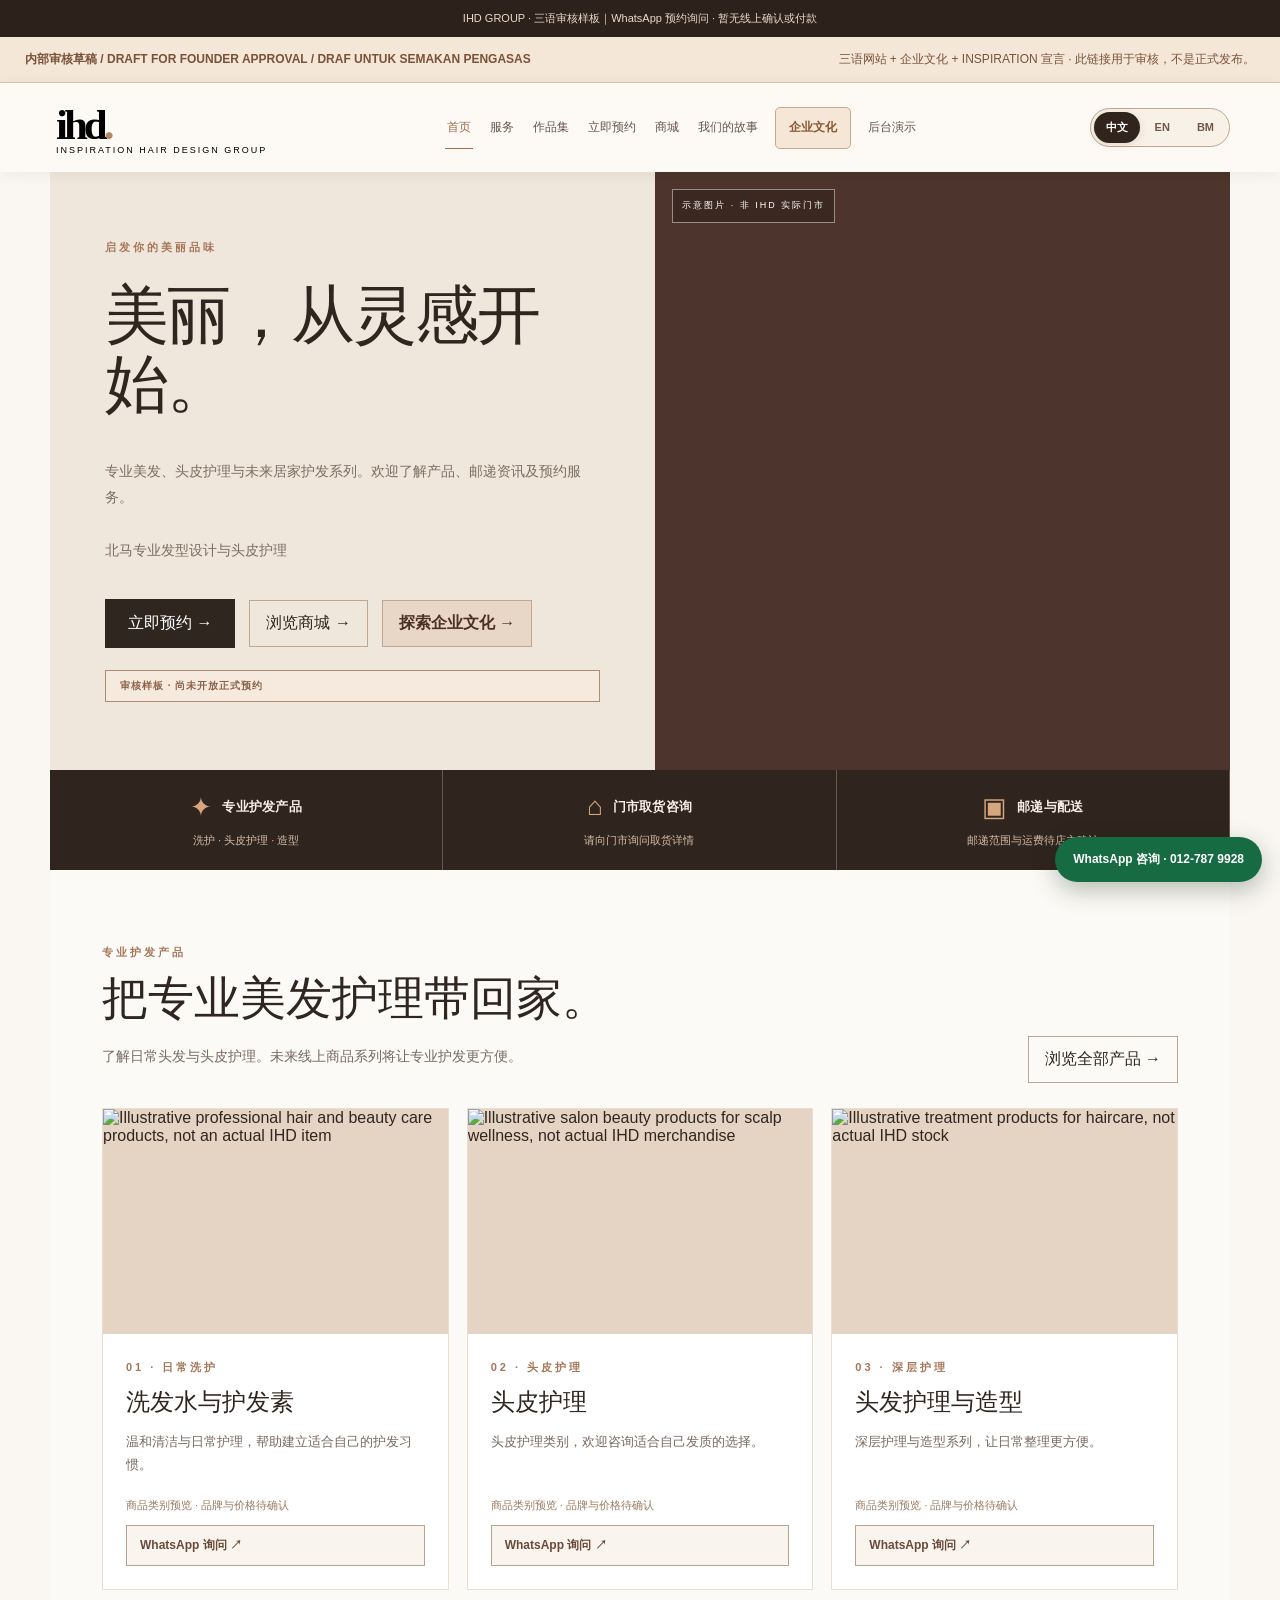
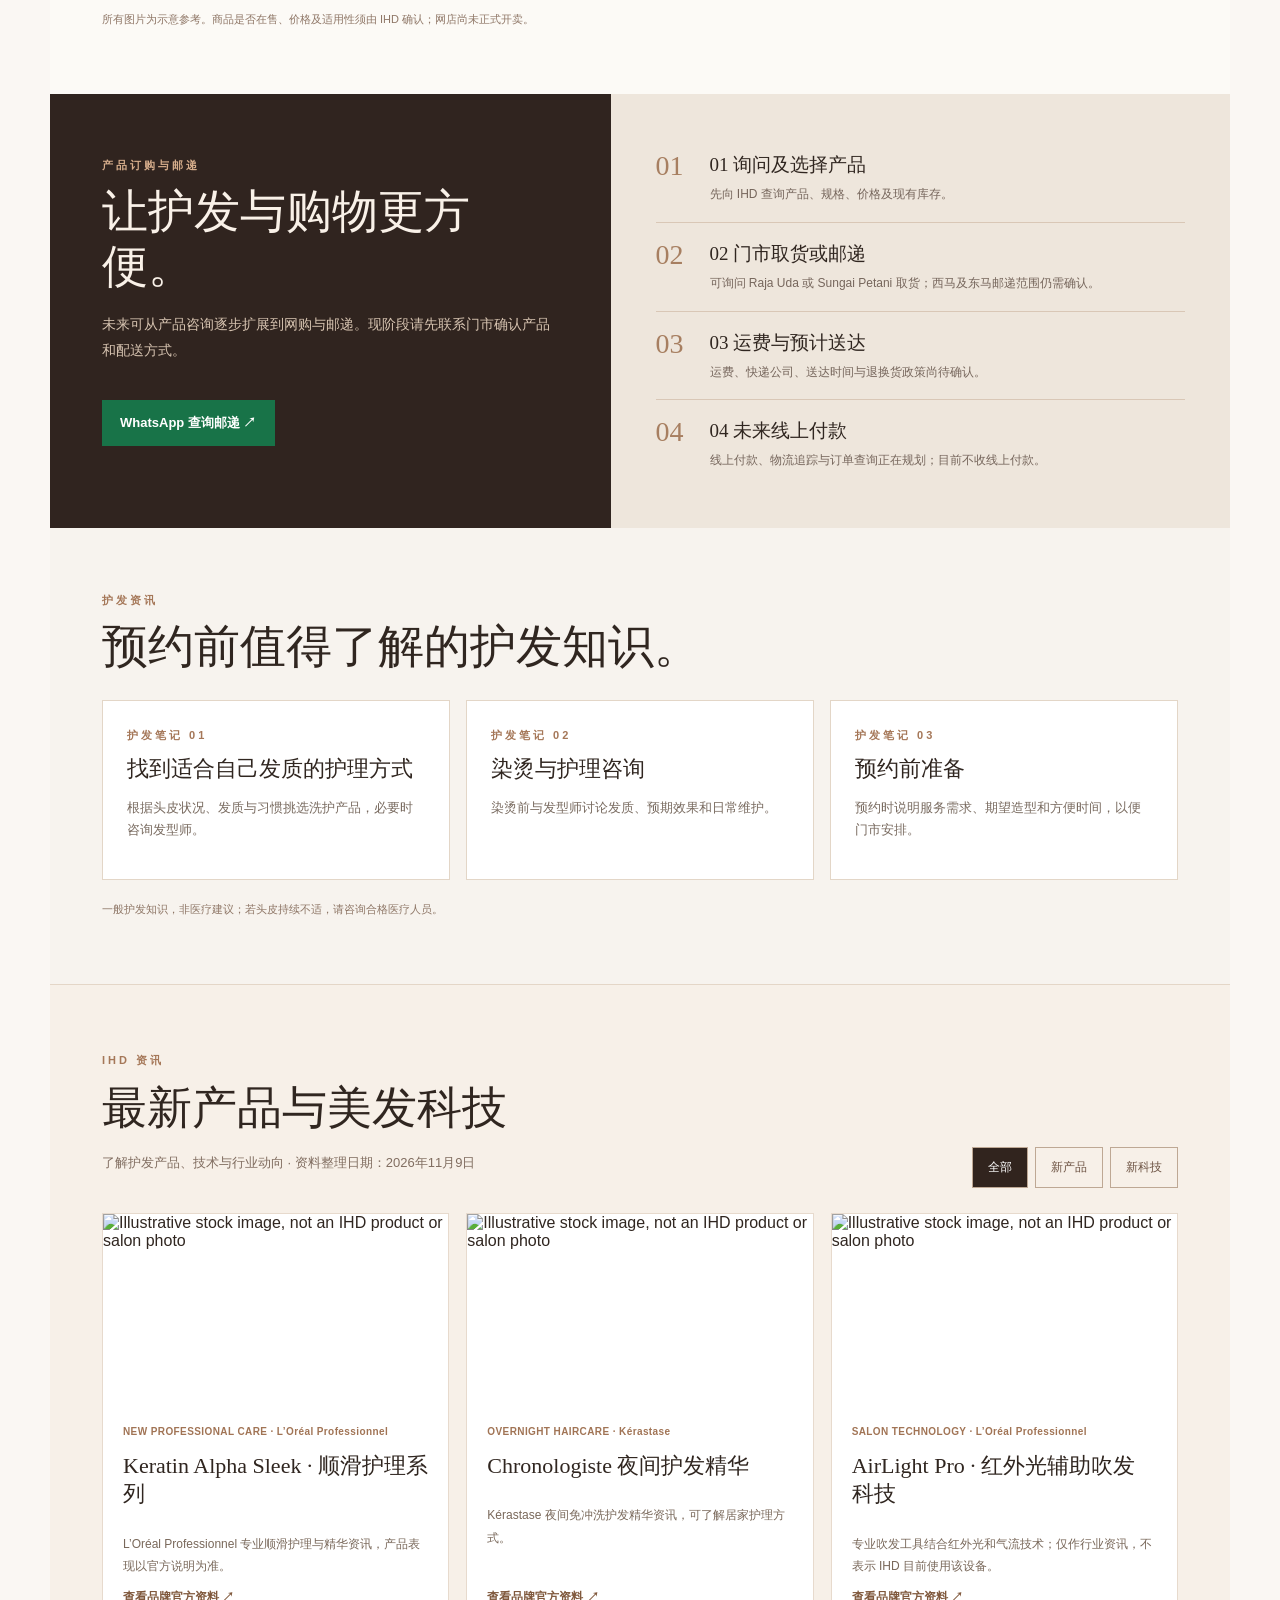
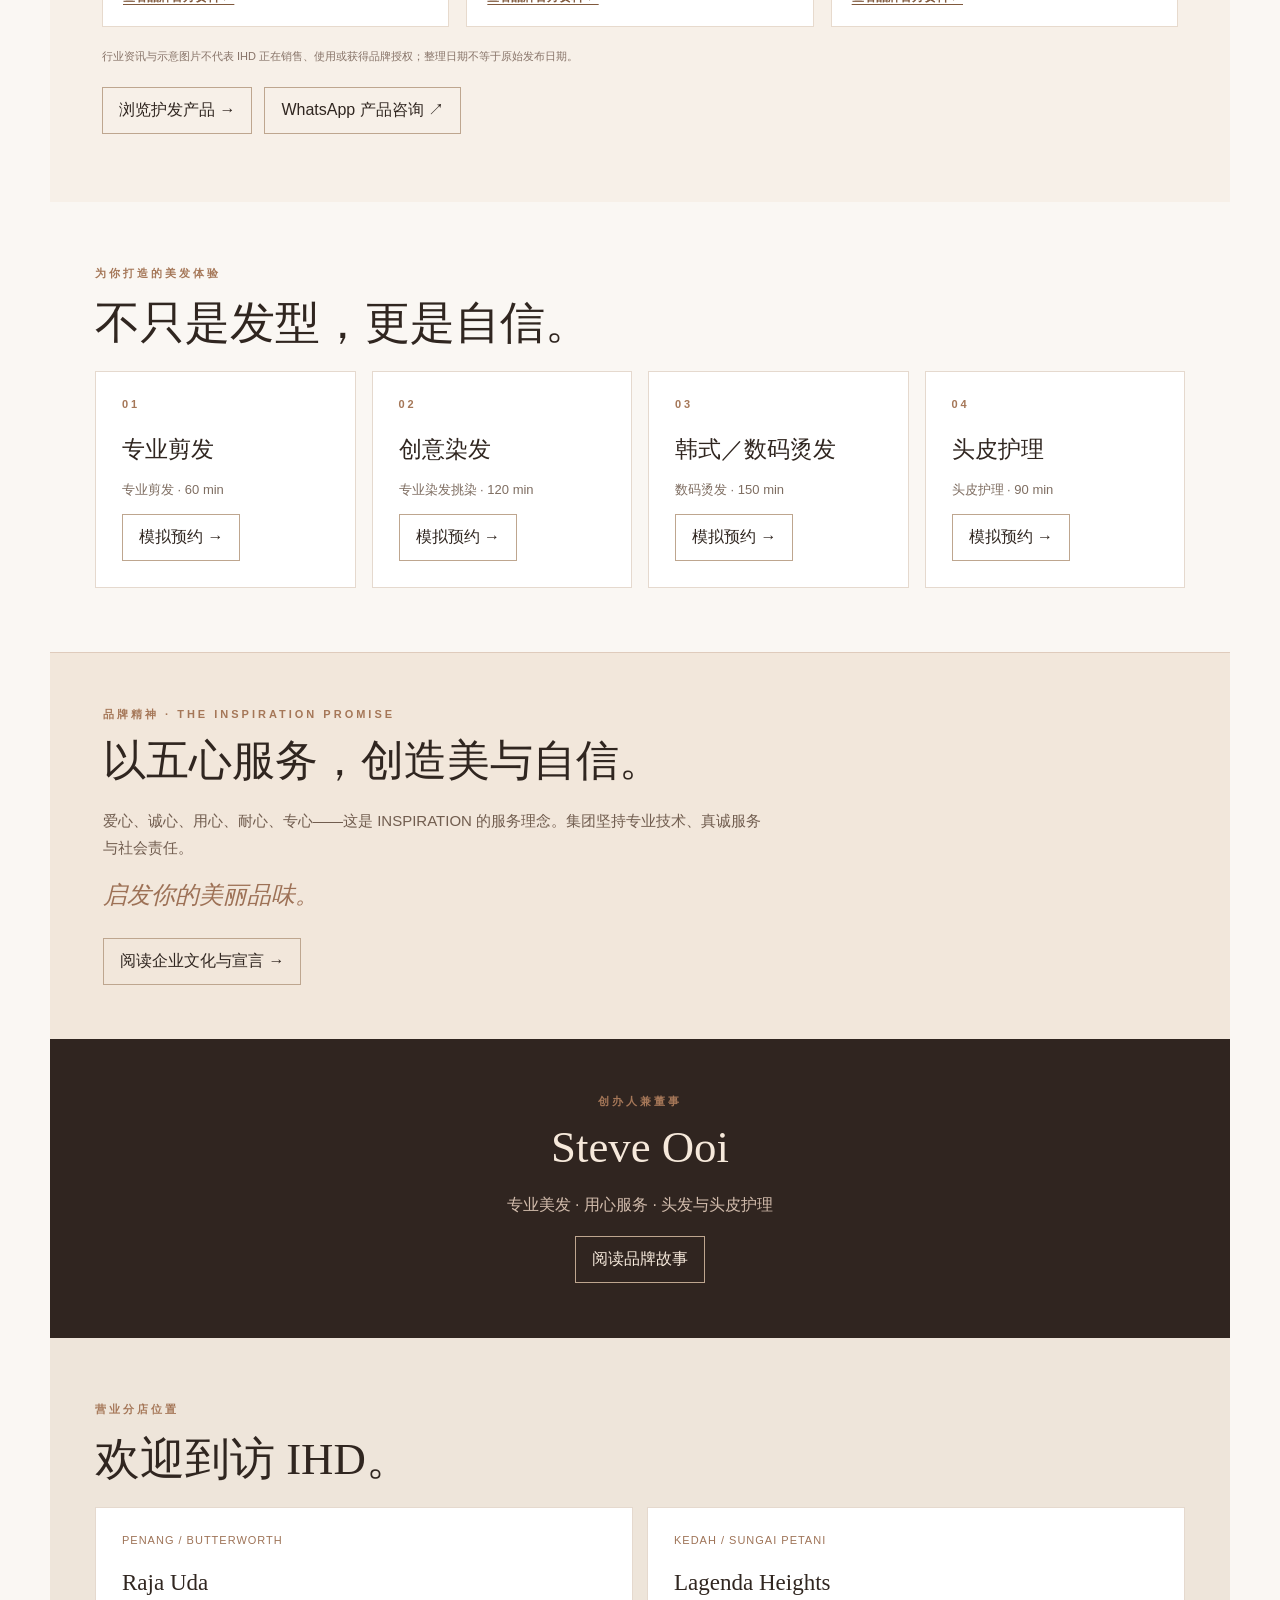
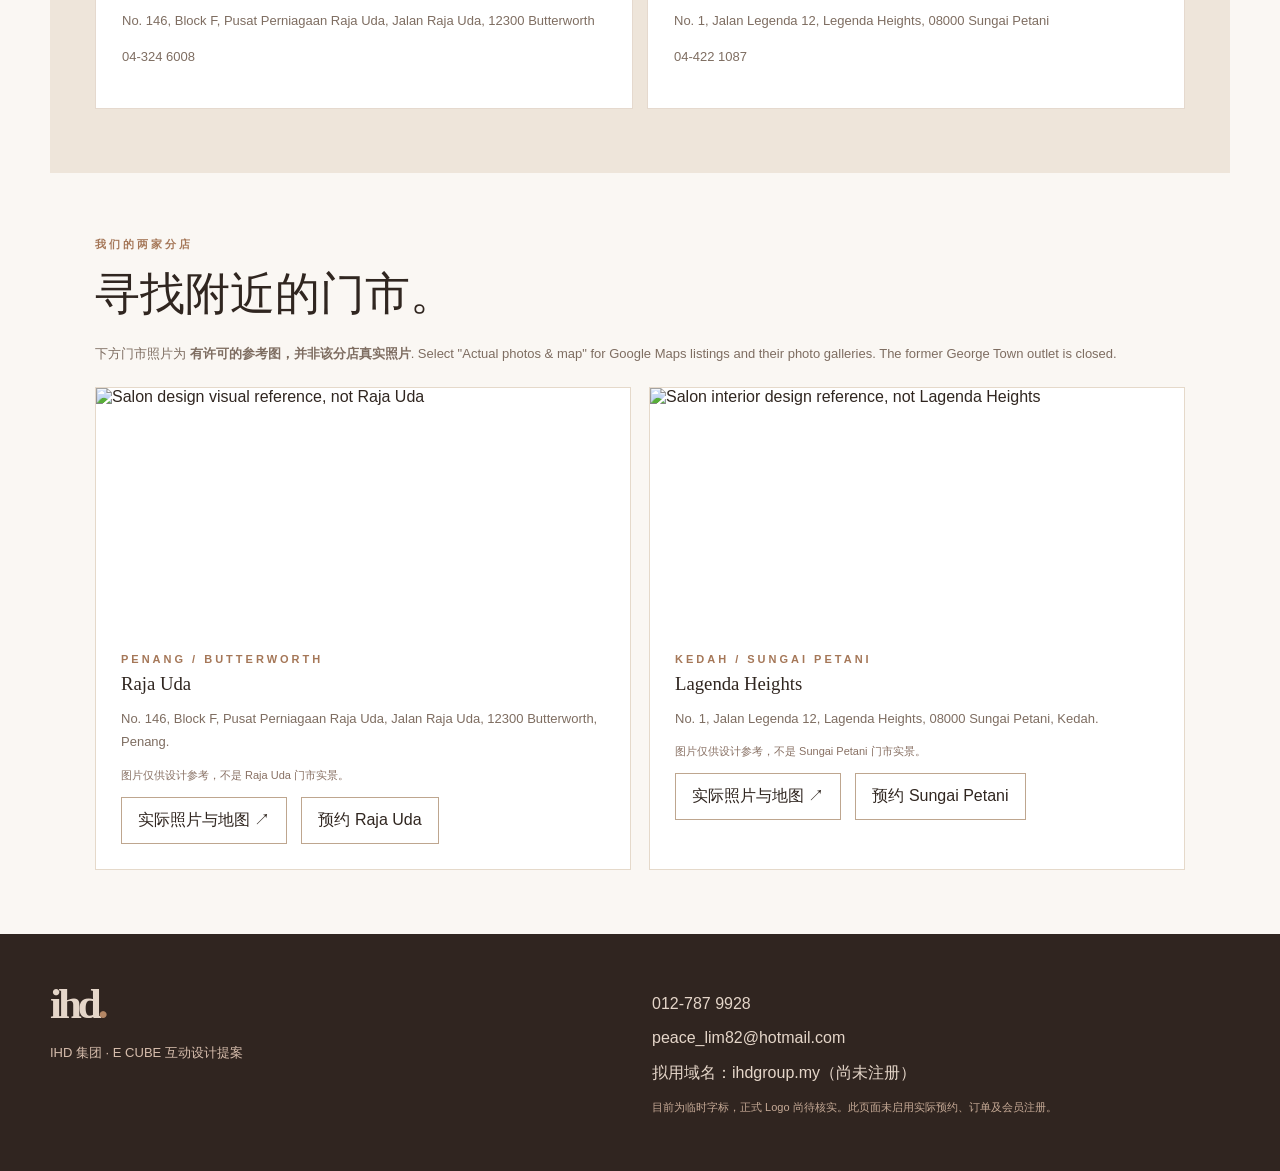
==== commit e857dbc0: "IHD: correct trilingual review draft page title" ====
--- a/ihdgroup/review-v3/index.html
+++ b/ihdgroup/review-v3/index.html
@@ -1,4 +1,4 @@
-<!doctype html><html lang="en"><head><meta charset="UTF-8"><meta name="viewport" content="width=device-width,initial-scale=1"><meta name="robots" content="noindex,nofollow,noarchive"><title>IHD GROUP V3 (Draft) — · Interactive Salon & Booking Concept V2</title><meta name="description" content="IHD Group design concept: hair services, WhatsApp booking enquiries and showroom with sample products."><meta name="theme-color" content="#302520"><style>
+<!doctype html><html lang="en"><head><meta charset="UTF-8"><meta name="viewport" content="width=device-width,initial-scale=1"><meta name="robots" content="noindex,nofollow,noarchive"><title>IHD GROUP | 三语品牌网站与企业文化（审核草稿）</title><meta name="description" content="IHD Group design concept: hair services, WhatsApp booking enquiries and showroom with sample products."><meta name="theme-color" content="#302520"><style>
 :root{--ink:#302620;--accent:#a87556;--sand:#efe6db;--paper:#faf7f3;--muted:#7e6d61}*{box-sizing:border-box}body{margin:0;color:var(--ink);font-family:Arial,Helvetica,sans-serif;background:var(--paper)}button,input,select,textarea{font:inherit}button{cursor:pointer}a{color:inherit;text-decoration:none}.banner{background:#2d211c;color:#ecd9c6;text-align:center;font-size:11px;padding:11px}.top{background:#fdfaf6;display:flex;align-items:center;justify-content:space-between;gap:16px;padding:16px max(20px,calc((100vw - 1180px)/2));position:sticky;top:0;z-index:9;box-shadow:0 2px 14px #382c2011}.logo{font:700 43px Georgia,serif;letter-spacing:-4px;white-space:nowrap}.logo b{color:#b48765}.brand-label{font-size:9px;letter-spacing:2px;margin-top:-4px}.nav{display:flex;gap:15px;flex-wrap:wrap}.nav button{background:none;border:0;color:#66544a;font-size:12px;padding:9px 2px}.nav button.active{color:#a16c4b;border-bottom:1px solid}button.primary{background:var(--ink);color:white;padding:14px 23px;border:0}.container{max-width:1180px;margin:auto}.hero{display:grid;grid-template-columns:1fr 0.95fr;min-height:510px}.hero-copy{background:#f0e7dc;padding:68px 55px;display:flex;flex-direction:column;justify-content:center}.eyebrow{color:#a57758;font-size:11px;font-weight:700;letter-spacing:3px;text-transform:uppercase}.serif,h1,h2,h3{font-family:Georgia,'Times New Roman',serif;font-weight:400}h1{font-size:clamp(41px,5vw,72px);line-height:1.08;letter-spacing:-2px;margin:26px 0}h2{font-size:clamp(29px,3.5vw,48px);margin:12px 0 18px}.hero-copy p{line-height:1.8;color:var(--muted);font-size:14px}.hero-art{background:radial-gradient(circle at 62% 31%,#ead2c2 0,#ae8975 45%,#34241f 100%);position:relative;overflow:hidden;min-height:350px}.hero-art::before{content:"";position:absolute;width:61%;height:105%;left:20%;bottom:-33%;border-radius:52% 48% 40% 40%;background:linear-gradient(105deg,#241715 12%,#6c483e 46%,#211817 92%);box-shadow:28px 10px 23px #2516144c}.hero-art::after{content:"";position:absolute;width:23%;height:38%;left:43%;top:25%;border-radius:43% 43% 50% 50%;transform:rotate(7deg);background:linear-gradient(100deg,#a97359,#e6b795 47%,#ad715d);box-shadow:-10px -36px 0 7px #31201c}.hero-art>span{position:absolute;top:17px;left:17px;z-index:2;border:1px solid #fff7;padding:9px;font-size:9px;letter-spacing:2px;color:white;background:#22171166}.pill{border:1px solid #ae8b71;background:#f6eadf;color:#8b6247;display:inline-block;padding:8px 14px;font-size:10px;font-weight:700;letter-spacing:1px}.flex{display:flex;gap:14px;flex-wrap:wrap;align-items:center}.pad{padding:64px 45px}.cards{display:grid;grid-template-columns:repeat(4,1fr);gap:16px}.card{background:#fff;border:1px solid #e5d9ce;padding:26px}.card h3{font-size:23px;margin:24px 0 6px}.card p,.note{font-size:13px;color:var(--muted);line-height:1.8}.tags{font-size:11px;letter-spacing:1px;color:#9e7357}.dark{background:#302520;color:#f6e9db;padding:55px 45px;text-align:center}.dark p{color:#d2bcac;line-height:1.8}.columns{display:grid;grid-template-columns:1.4fr .85fr;gap:24px}.white{background:white;padding:30px}.field{margin:18px 0}.field label{display:block;font-size:12px;font-weight:700;margin-bottom:8px}.field select,.field input,.field textarea{padding:14px;border:1px solid #d7cabc;background:#fcfaf7;width:100%;color:#44352c}.pair{display:grid;grid-template-columns:1fr 1fr;gap:14px}.shopcards{display:grid;grid-template-columns:repeat(3,1fr);gap:18px}.visual{height:240px;display:flex;align-items:center;justify-content:center;position:relative;background:linear-gradient(135deg,#e4cfb9,#796452)}.visual::after{content:'IHD';background:linear-gradient(95deg,#fff5,#fff1,#0003);border:1px solid #fff8;border-radius:12px 12px 5px 5px;box-shadow:15px 15px 25px #0003;color:white;padding:70px 25px 30px;font:700 20px Georgia,serif}.v1{background:linear-gradient(140deg,#bcd0c1,#547265)}.v2{background:linear-gradient(140deg,#d4bbc5,#77566a)}.footer{background:#302520;color:#e5d6c9;padding:45px}.footer .columns{grid-template-columns:1fr 1fr}.button{display:inline-block;border:1px solid #bea68f;background:none;color:inherit;padding:12px 16px;cursor:pointer}.off{display:none}.demo{border:1px solid #e4d8cd;background:#f3e8dc;padding:20px;margin-top:18px;font-size:13px;line-height:1.75}.studio-tabs button{background:none;border:1px solid #c5b3a2;padding:12px}.studio-tabs button.active{background:#302520;color:white}.roles{display:grid;grid-template-columns:repeat(2,1fr);gap:12px}.roles div{padding:14px;background:#faf5ee;border:1px solid #e2d6cb}.roles b{font-size:13px}.roles p{font-size:12px;color:#7b6d63;line-height:1.6}footer a{text-decoration:underline}pre{white-space:pre-wrap;word-break:break-all;font-size:11px;max-height:220px;overflow:auto;background:#f3ede6;padding:14px}#status{color:#8a6546;font-size:12px;line-height:1.6}#photoPreview{height:160px;background:#f2e5d7;display:flex;align-items:center;justify-content:center;color:#97735a;background-size:cover;background-position:center}section{scroll-margin-top:80px}@media(max-width:900px){.hero{grid-template-columns:1fr}.cards{grid-template-columns:repeat(2,1fr)}.shopcards{grid-template-columns:repeat(2,1fr)}.top{position:relative;flex-wrap:wrap}.columns{grid-template-columns:1fr}}@media(max-width:580px){.nav{width:100%;overflow:auto;flex-wrap:nowrap}.nav button{white-space:nowrap}.hero-copy,.pad{padding:42px 23px}.cards,.shopcards,.pair,.roles{grid-template-columns:1fr}.dark{padding:42px 23px}.footer .columns{grid-template-columns:1fr}}
 
 .hero-art{background:#4d342c url("https://images.unsplash.com/photo-1560066984-138dadb4c035?auto=format&fit=crop&w=1400&q=85") center/cover no-repeat}
--- a/ihdgroup/review-v3/review.css
+++ b/ihdgroup/review-v3/review.css
@@ -37,3 +37,17 @@
 @media(max-width:1000px){.top{gap:10px}.top nav{order:3;width:100%;justify-content:center}.ihd-lang{margin-left:auto}}
 @media(max-width:800px){.ihd-culture-cover{padding:53px 34px}.ihd-culture-container{padding:37px 27px}.ihd-values-grid{grid-template-columns:1fr}.ihd-manifesto{padding:32px 30px}.ihd-home-culture{padding:42px 27px}}
 @media(max-width:560px){.top nav{gap:7px;justify-content:flex-start}.top nav button{font-size:11px;padding:7px 5px}.ihd-lang button{padding:8px 9px}.ihd-culture-cover{padding:43px 22px}.ihd-culture-container{padding:31px 17px}.ihd-value-card{padding:21px 20px}.ihd-manifesto{padding:27px 21px}.ihd-home-culture{padding:34px 20px}.ihd-reviewbar{padding:11px 14px;flex-direction:column;align-items:flex-start}}
+
+/* Three-language homepage culture preview (never display all languages at once) */
+.ihd-home-culture [data-ihd-locale]{display:none}
+html[lang="zh-CN"] .ihd-home-culture [data-ihd-locale="zh"]{display:block}
+html[lang="en"] .ihd-home-culture [data-ihd-locale="en"]{display:block}
+html[lang="ms"] .ihd-home-culture [data-ihd-locale="ms"]{display:block}
+/* Before script runs, default Chinese review */
+html:not([lang="zh-CN"]):not([lang="en"]):not([lang="ms"]) .ihd-home-culture [data-ihd-locale="zh"]{display:block}
+
+/* Promote the official Culture link over the back-office demonstration. */
+.top .nav button.ihd-culture-nav{color:#865734;border:1px solid #c9a98c;background:#f5e6d6;font-weight:700;border-radius:5px;padding:10px 13px;min-height:42px}
+.top .nav button.ihd-culture-nav.active{background:#38271c;color:#fff;border-color:#38271c}
+.ihd-culture-hero-cta{background:#e8d7c7!important;color:#4c3022!important;font-weight:700}
+@media(max-width:600px){.top .nav button.ihd-culture-nav{padding:10px 12px;min-height:44px}}
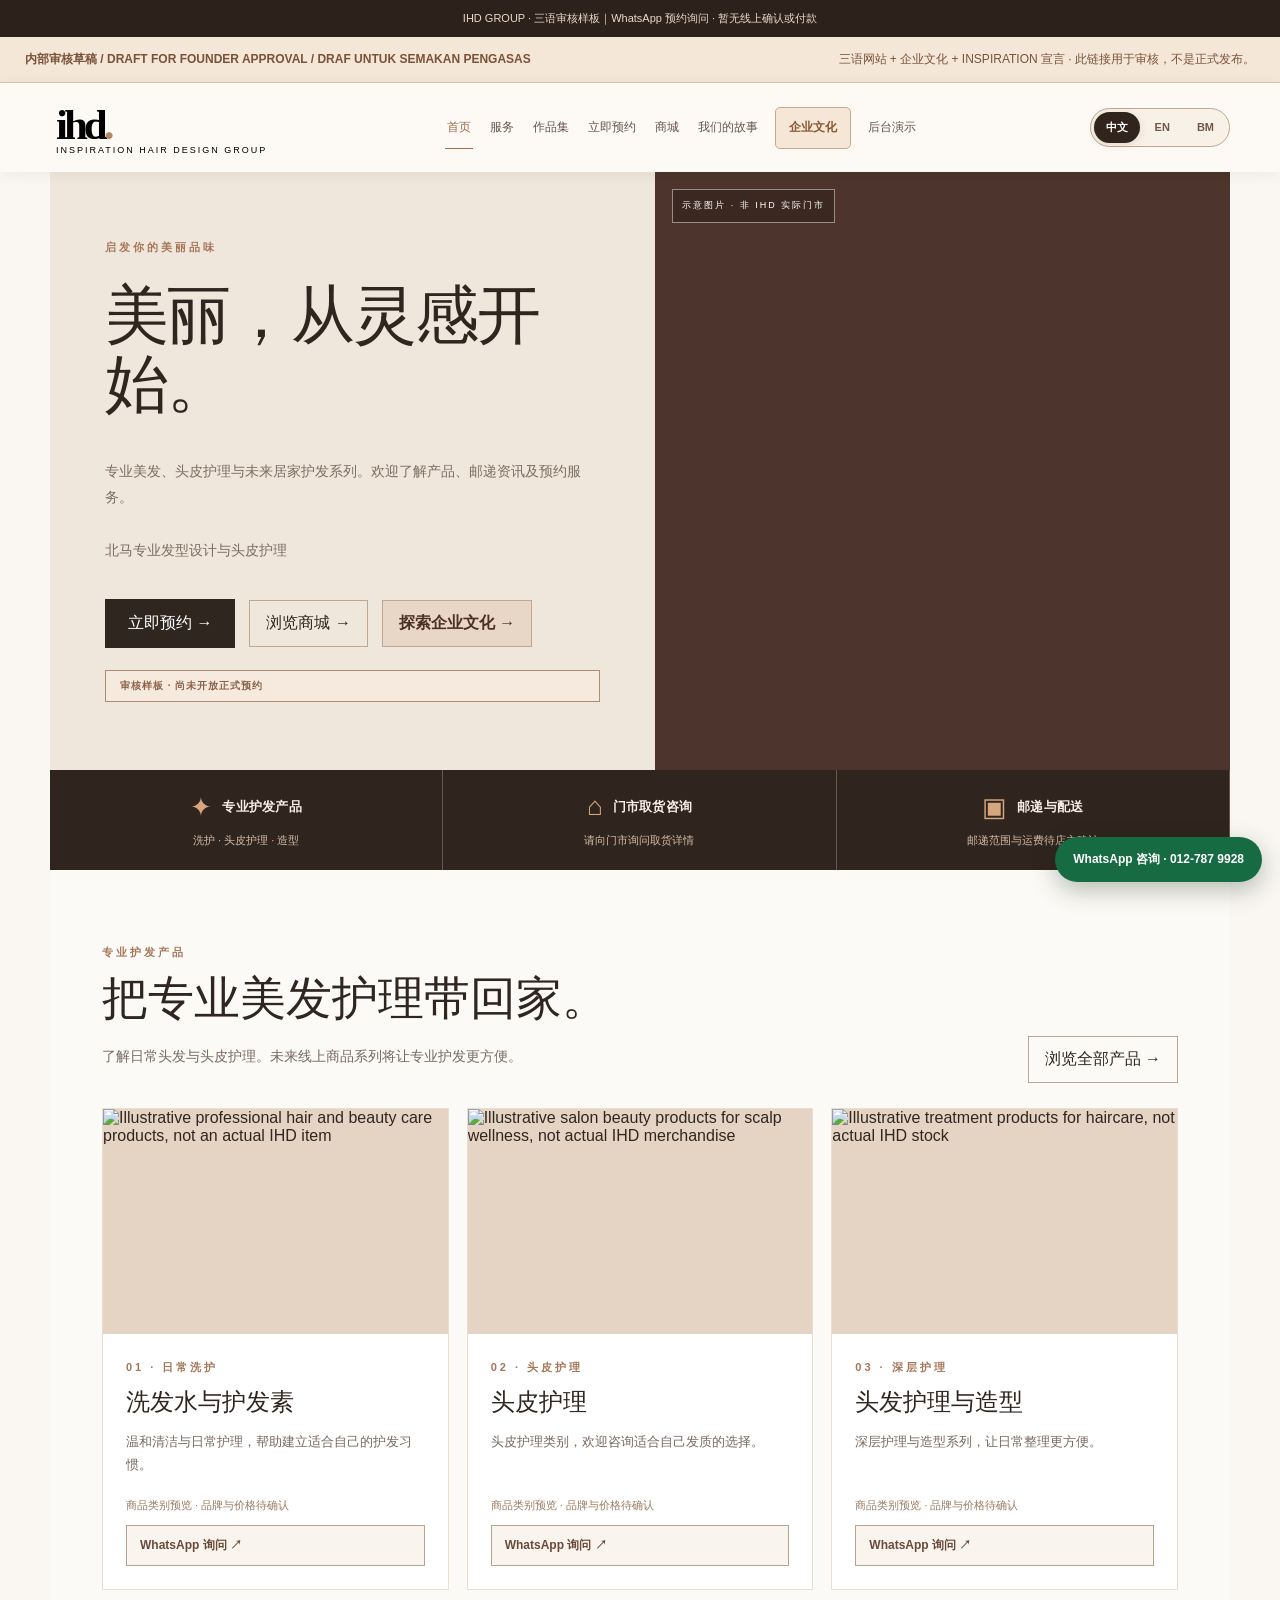
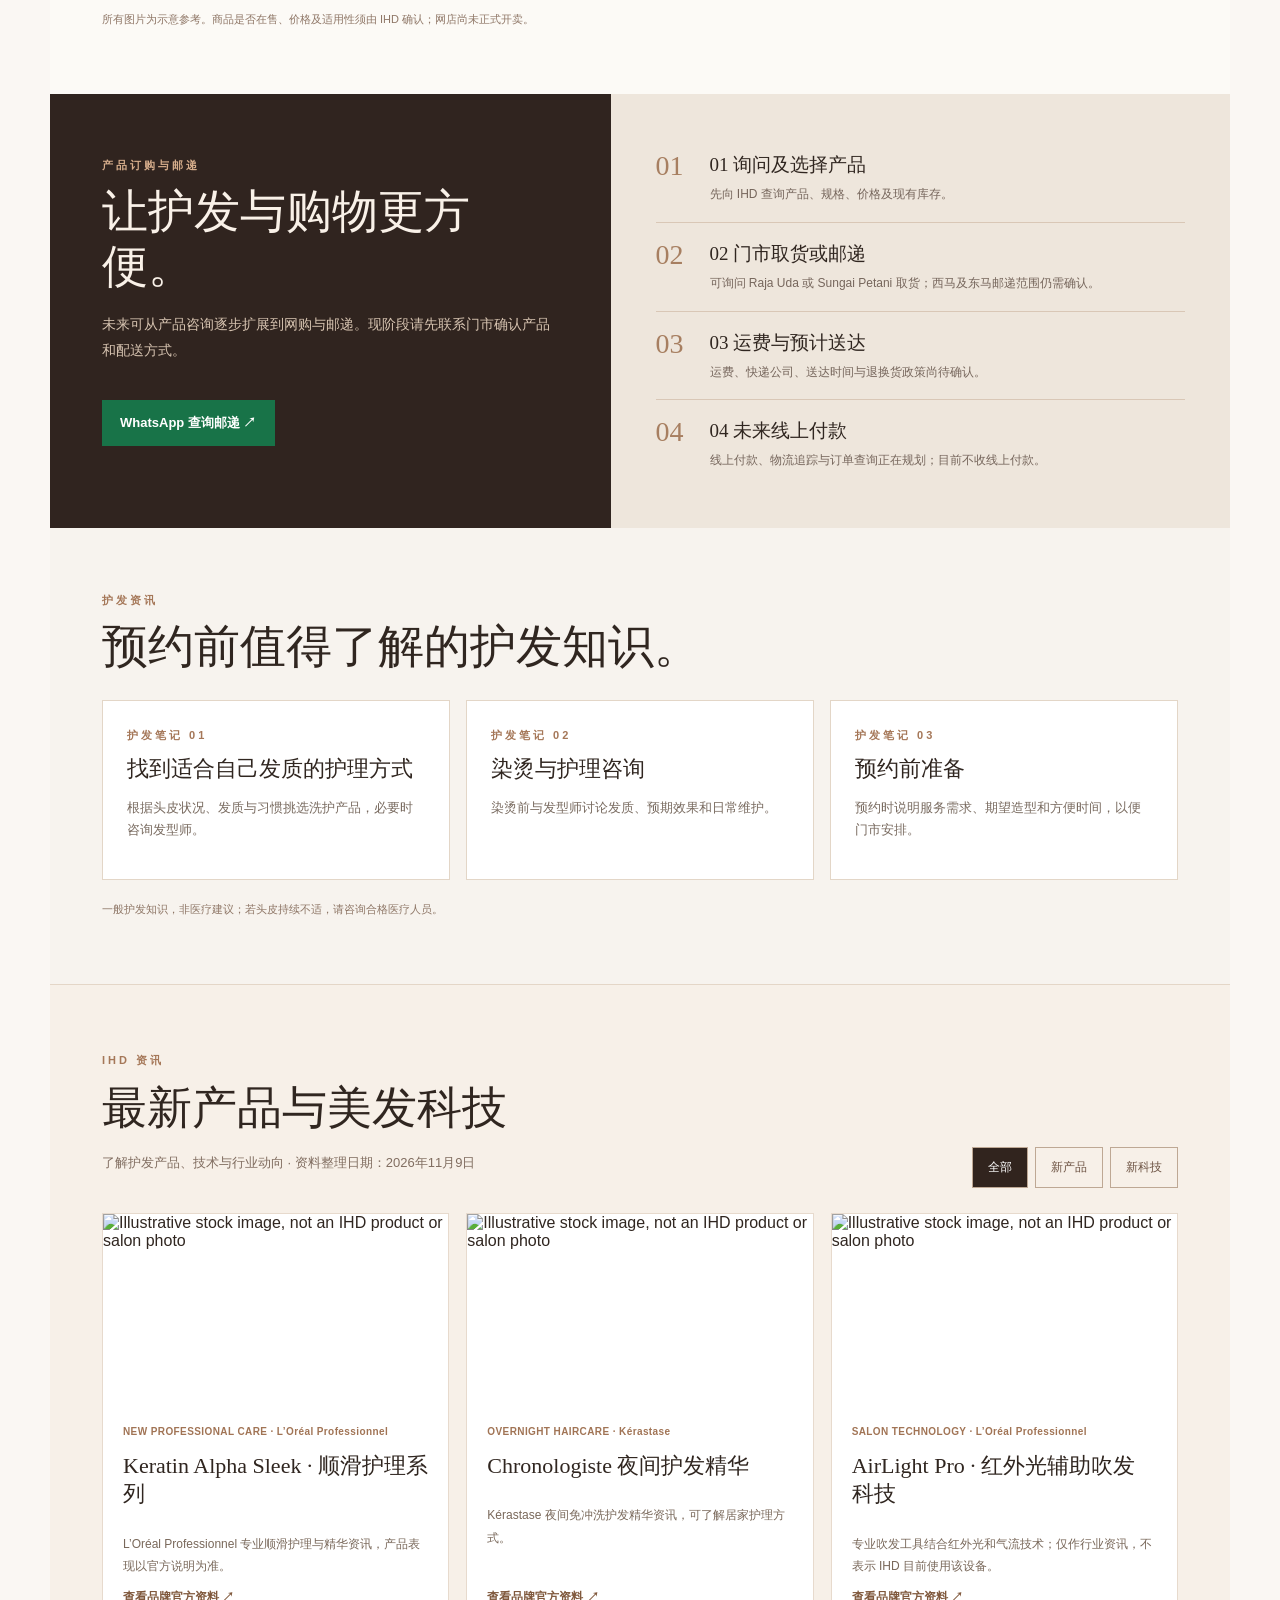
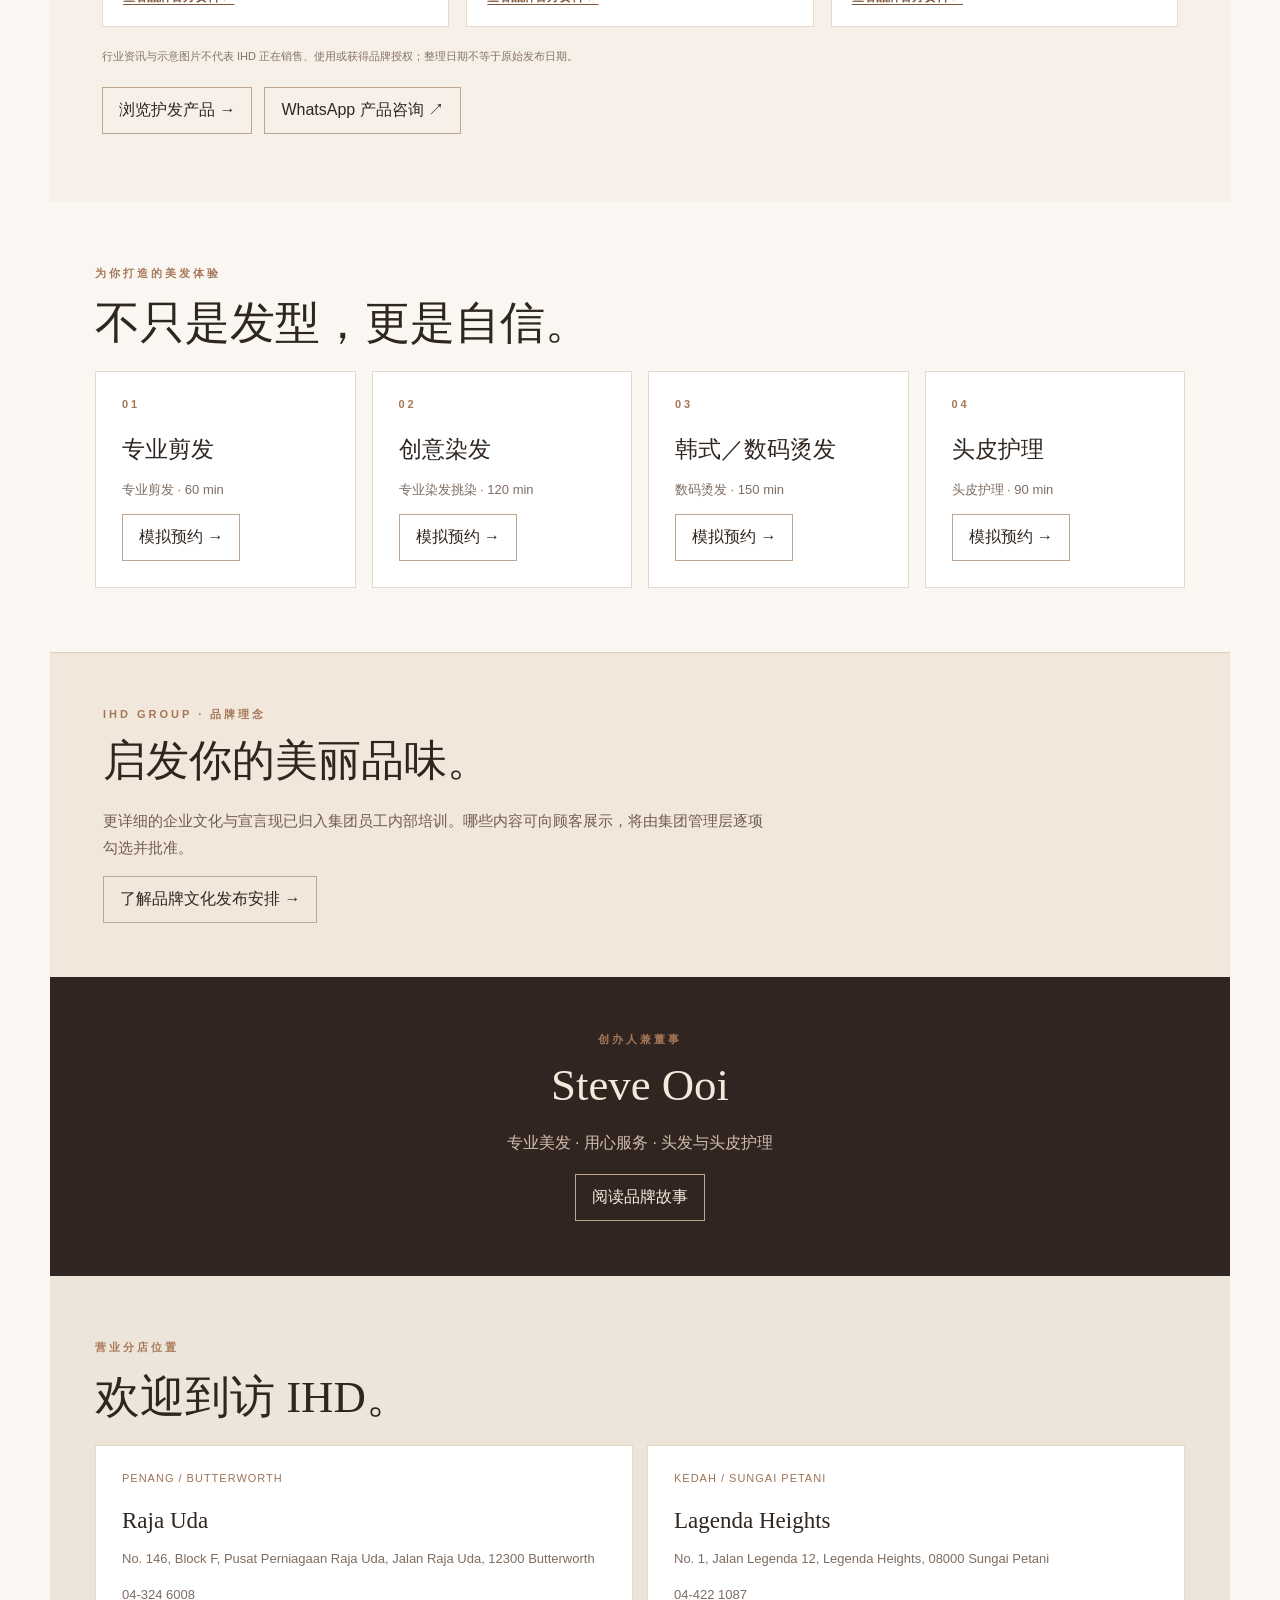
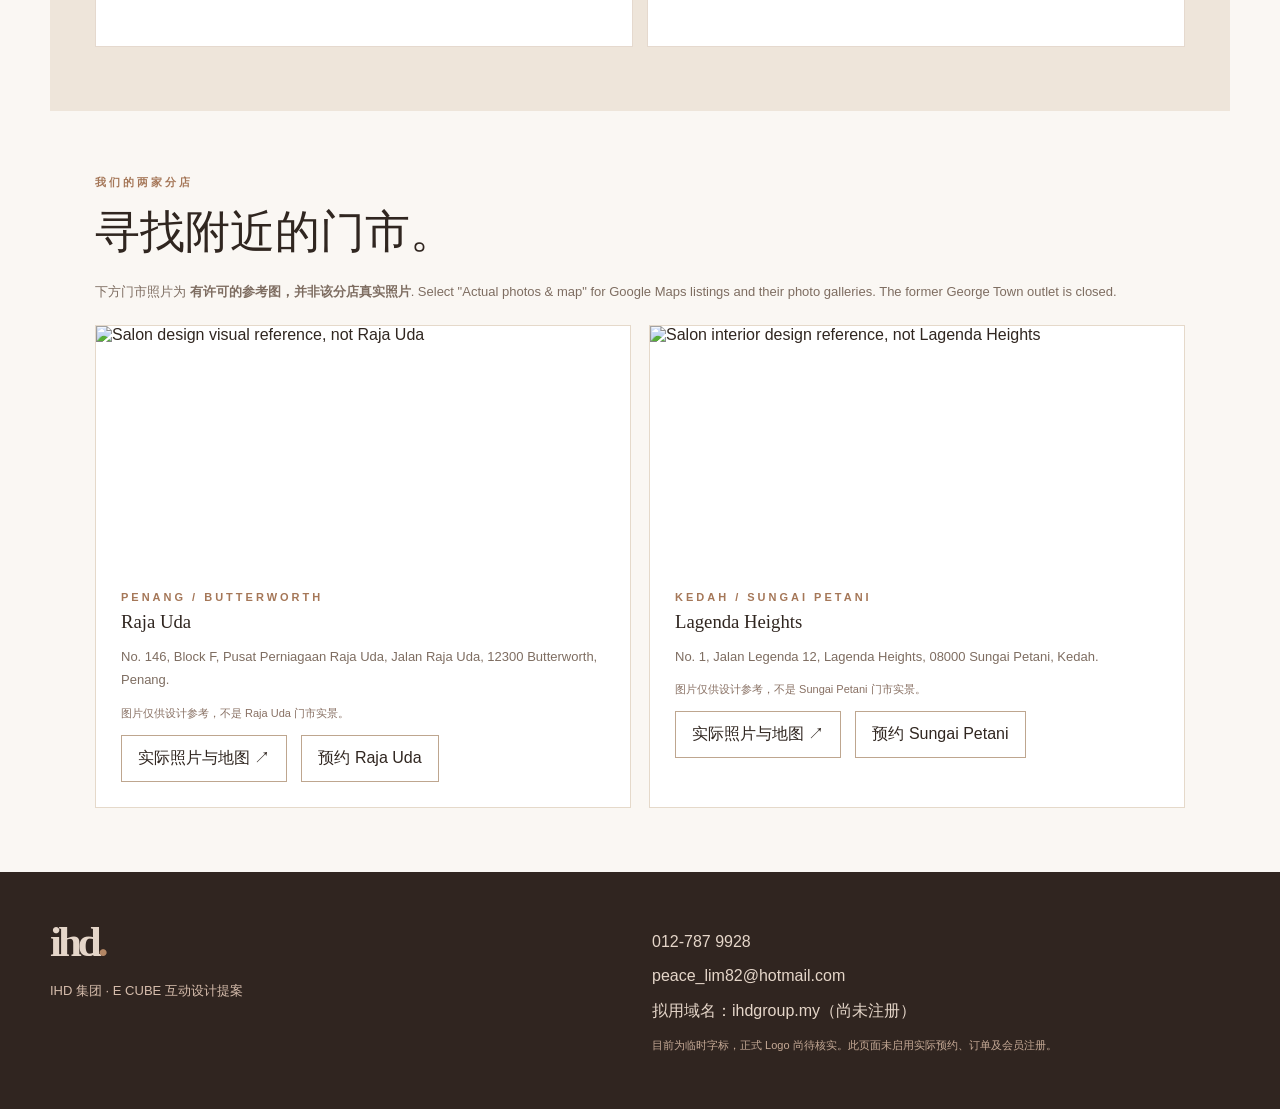
==== commit bb831faf: "ihd: keep detailed training out of the customer-facing culture review homepage" ====
--- a/ihdgroup/review-v3/index.html
+++ b/ihdgroup/review-v3/index.html
@@ -99,10 +99,10 @@
 </section><section id="ihd-latest" class="news-home" aria-label="IHD Latest News and Products"><div class="news-head"><div><div class="eyebrow">IHD INSIGHTS · 最新资讯</div><h2>What's New / 美发新品与科技</h2><p>了解专业产品、护发技术与业内趋势 · 整理于 2026年11月9日</p></div><div class="news-controls"><button class="selected" onclick="ihdFilterNews('all',this)" aria-pressed="true">全部 All</button><button onclick="ihdFilterNews('product',this)" aria-pressed="false">新产品</button><button onclick="ihdFilterNews('tech',this)" aria-pressed="false">新科技</button></div></div><div class="news-cards"><article class="news-item" data-kind="product"><img loading="lazy" src="https://images.unsplash.com/photo-1608248543803-ba4f8c70ae0b?auto=format&amp;fit=crop&amp;w=950&amp;q=80" alt="Illustrative stock image, not an IHD product or salon photo"><div class="news-detail"><div class="news-kicker">NEW PROFESSIONAL CARE · L’Oréal Professionnel</div><h3>Keratin Alpha Sleek — 顺滑护理系列</h3><p>L’Oréal Professionnel 官方介绍专业顺滑洗护、护理与精华系列，聚焦毛躁管理和日常造型效率。相关功效以品牌测试及使用说明为准。</p><a href="https://www.lorealprofessionnel.com/all-products/hair-care/keratin-alpha-sleek" target="_blank" rel="noopener noreferrer">查看官方资料 / Original Source ↗</a></div></article>
 <article class="news-item" data-kind="product"><img loading="lazy" src="https://images.unsplash.com/photo-1620916566398-39f1143ab7be?auto=format&amp;fit=crop&amp;w=950&amp;q=80" alt="Illustrative stock image, not an IHD product or salon photo"><div class="news-detail"><div class="news-kicker">OVERNIGHT HAIRCARE · Kérastase</div><h3>Chronologiste Overnight Youth Serum — 夜间护发精华</h3><p>Kérastase 介绍免冲洗夜间精华，关注干燥、暗沉及毛躁等可见发质问题。可了解夜间居家护理的新选择。</p><a href="https://www.kerastase.com/products/chronologiste/overnight-youth-serum" target="_blank" rel="noopener noreferrer">查看官方资料 / Original Source ↗</a></div></article>
 <article class="news-item" data-kind="tech"><img loading="lazy" src="https://images.unsplash.com/photo-1522337360788-8b13dee7a37e?auto=format&amp;fit=crop&amp;w=950&amp;q=80" alt="Illustrative stock image, not an IHD product or salon photo"><div class="news-detail"><div class="news-kicker">SALON TECHNOLOGY · L’Oréal Professionnel</div><h3>AirLight Pro — 红外光辅助吹干科技</h3><p>专业吹风工具结合红外光、热能与气流，厂商强调干发速度和能源效率；目前为行业技术资讯，非 IHD 门店设备声明。</p><a href="https://www.lorealprofessionnel.com/all-products/hair-tools/airlight-pro" target="_blank" rel="noopener noreferrer">查看官方资料 / Original Source ↗</a></div></article></div><p class="news-note">以上为独立行业资讯，内容及图片仅作展示；不代表 IHD 已售卖相关商品、拥有相关设备或获品牌授权。点击各卡片可阅读品牌官方网站资料；整理日期不是原始新闻发布日。</p><div class="news-actions"><button class="button" onclick="page('shop')">浏览护理类别 →</button><button class="button" onclick="homeProductEnquiry('new professional haircare products and technology')">WhatsApp 查询产品 ↗</button></div></section><div class="pad"><div class="eyebrow">An Experience Made for You</div><h2>More than a hairstyle.</h2><div class="cards" id="homeServices"></div></div>
-<section class="ihd-home-culture" aria-label="Official company culture preview">
-  <div data-ihd-locale="zh"><div class="eyebrow">品牌精神 · THE INSPIRATION PROMISE</div><h2>以五心服务，创造美与自信。</h2><p>爱心、诚心、用心、耐心、专心——这是 INSPIRATION 的服务理念。集团坚持专业技术、真诚服务与社会责任。</p><p class="ihd-home-culture-motto">启发你的美丽品味。</p><button class="button" onclick="page('culture')">阅读企业文化与宣言 →</button></div>
-  <div data-ihd-locale="en"><div class="eyebrow">OUR VALUES · THE INSPIRATION PROMISE</div><h2>Beauty and confidence, guided by five hearts.</h2><p>Compassion, sincerity, attentiveness, patience and dedication form the foundation of the INSPIRATION service philosophy. We believe in professional care and social responsibility.</p><p class="ihd-home-culture-motto">Inspire your beauty sense.</p><button class="button" onclick="page('culture')">Read Corporate Culture &amp; Manifesto →</button></div>
-  <div data-ihd-locale="ms"><div class="eyebrow">NILAI KAMI · JANJI INSPIRATION</div><h2>Kecantikan dan keyakinan melalui lima nilai hati.</h2><p>Kasih sayang, keikhlasan, keprihatinan, kesabaran dan tumpuan menjadi asas layanan INSPIRATION. Kami mengutamakan profesionalisme dan tanggungjawab sosial.</p><p class="ihd-home-culture-motto">Menyerlahkan cita rasa kecantikan anda.</p><button class="button" onclick="page('culture')">Baca Budaya Korporat &amp; Manifesto →</button></div>
+<section class="ihd-home-culture" aria-label="IHD Group public brand philosophy">
+  <div data-ihd-locale="zh"><div class="eyebrow">IHD GROUP · 品牌理念</div><h2>启发你的美丽品味。</h2><p>更详细的企业文化与宣言现已归入集团员工内部培训。哪些内容可向顾客展示，将由集团管理层逐项勾选并批准。</p><button class="button" onclick="page('culture')">了解品牌文化发布安排 →</button></div>
+  <div data-ihd-locale="en"><div class="eyebrow">IHD GROUP · BRAND PHILOSOPHY</div><h2>We Inspire Your Beauty Sense.</h2><p>The detailed corporate culture and manifesto are now internal staff training material. Management will select and approve any content shown to customers.</p><button class="button" onclick="page('culture')">About Our Brand Content Policy →</button></div>
+  <div data-ihd-locale="ms"><div class="eyebrow">IHD GROUP · FALSAFAH JENAMA</div><h2>Menyerlahkan cita rasa kecantikan anda.</h2><p>Budaya korporat dan manifesto yang terperinci kini menjadi bahan latihan dalaman staf. Pihak pengurusan akan memilih serta meluluskan kandungan yang boleh dipaparkan kepada pelanggan.</p><button class="button" onclick="page('culture')">Tentang Kandungan Jenama →</button></div>
 </section><div class="dark"><div class="eyebrow">Founder & Director</div><h2>Steve Ooi</h2><p>Professional artistry · Personal attention · Hair & scalp wellbeing</p><button class="button" onclick="page('about')">Discover Our Story</button></div></div>
 <section class="container pad off" id="services"><div class="eyebrow">Discover Your Look</div><h1>Our Services.</h1><p class="note">Durations are samples and prices require the salon's confirmation.</p><div class="cards" id="servicesGrid"></div></section>
 <section id="gallery" class="container pad off"><div class="eyebrow">Professional Hair Artistry / 发型艺术</div><h1>Find your next look.</h1><p class="note">A polished image showcase using free-license Unsplash reference photography. <b>These are illustrative stock images, not actual IHD customer results.</b> IHD can replace all photos with authorised work through the future image library.</p><div class="photo-gallery">
